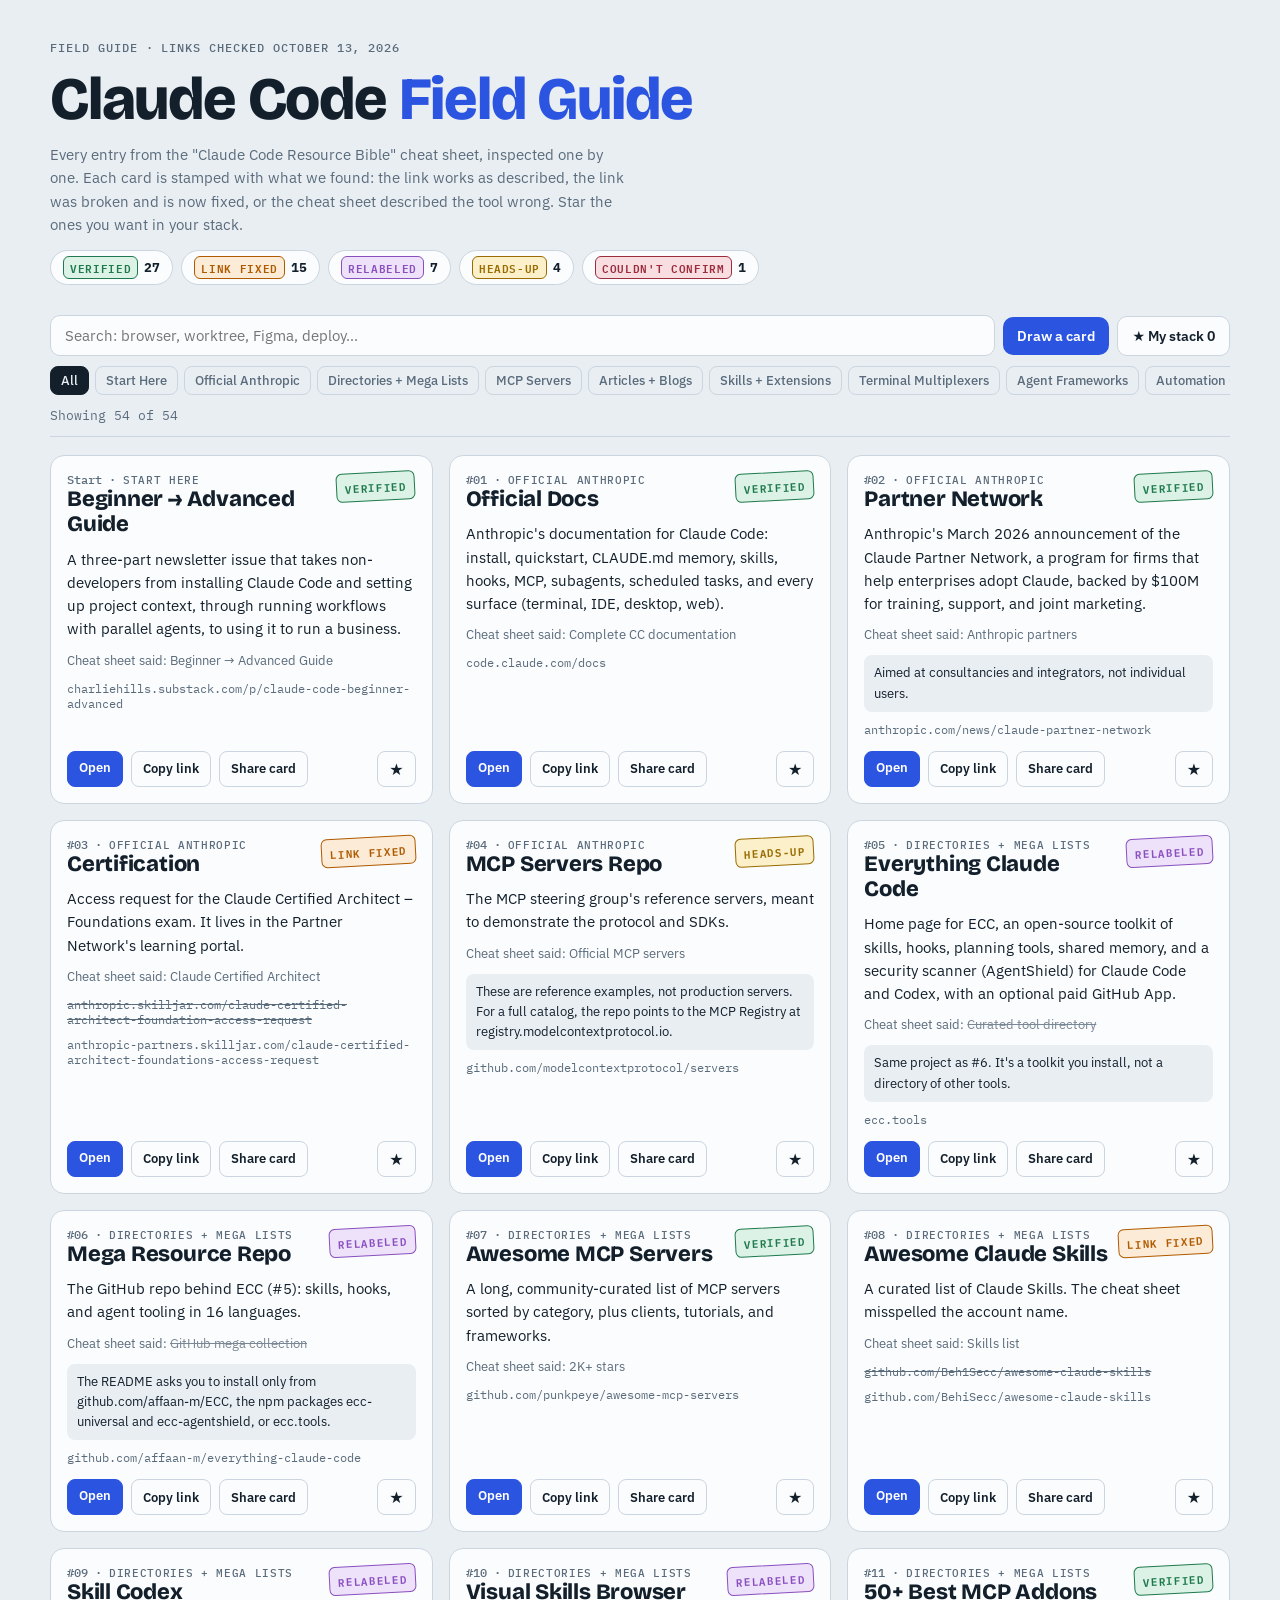
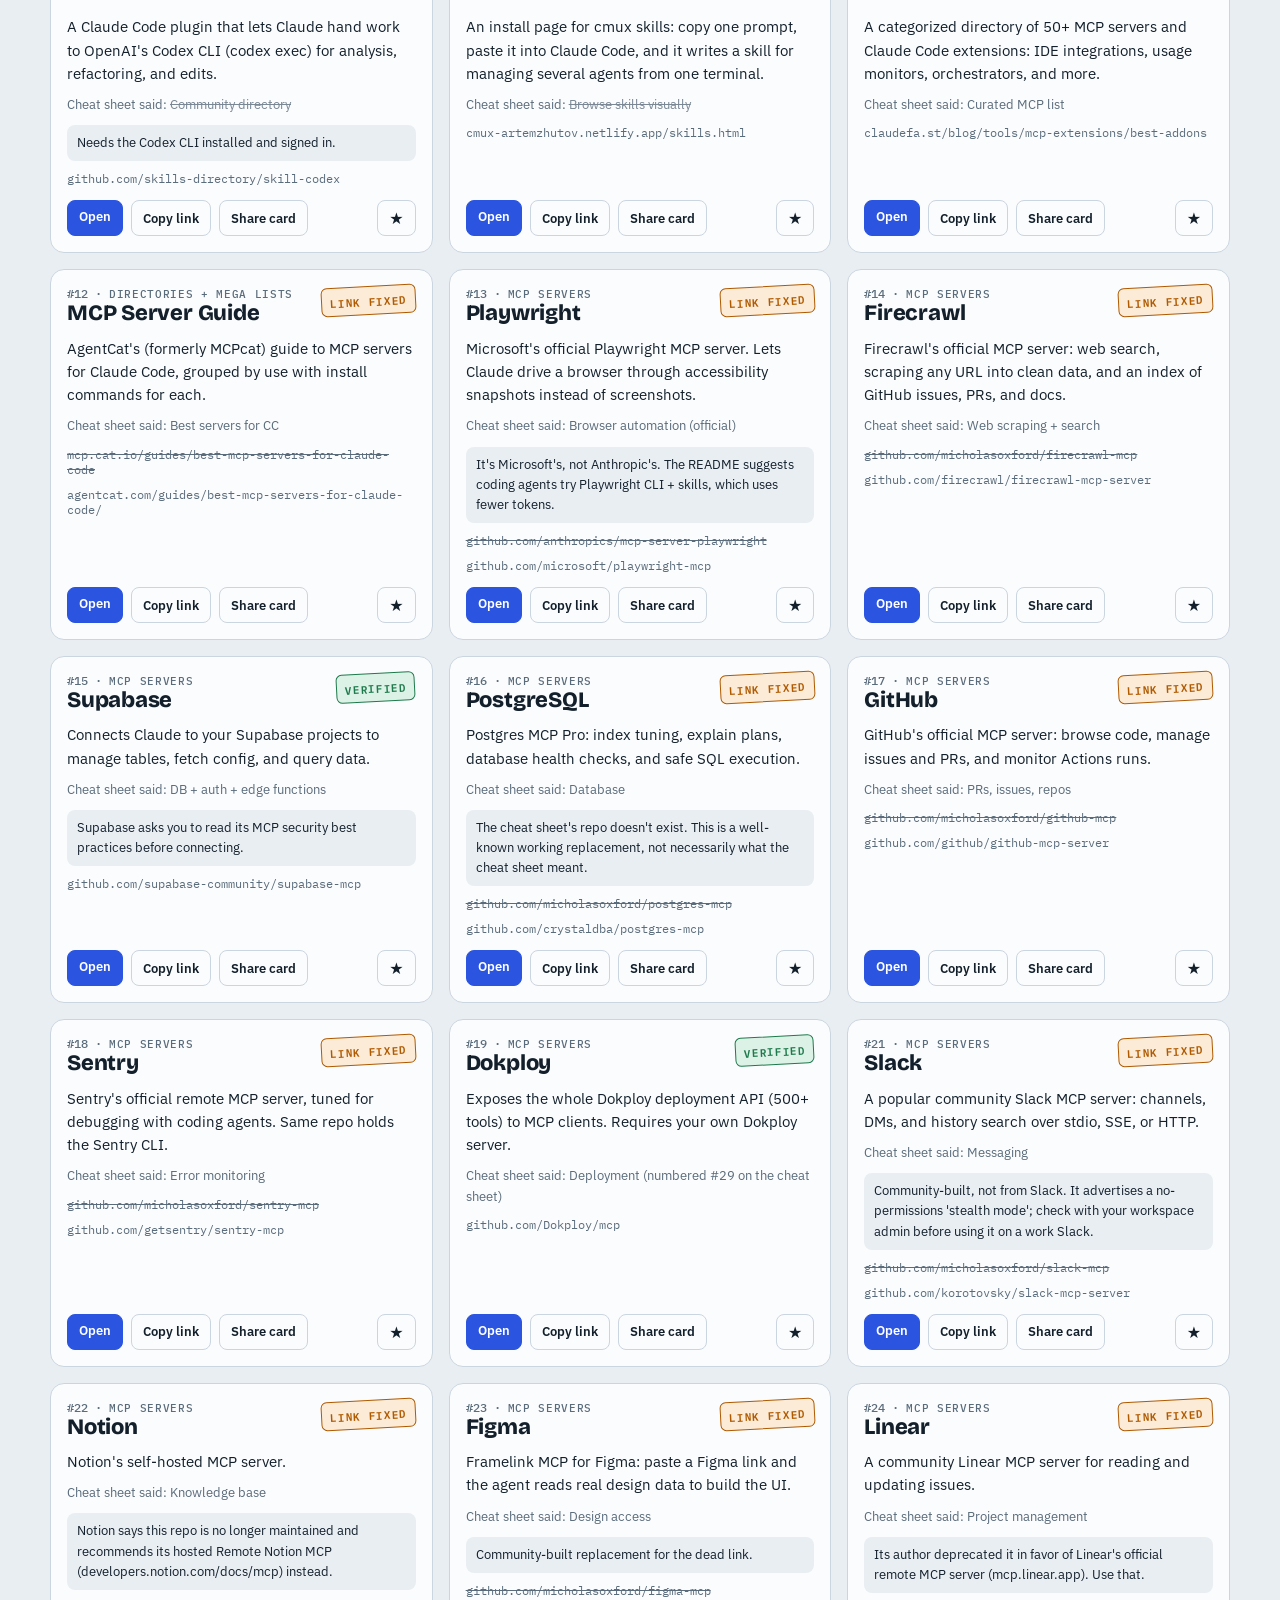
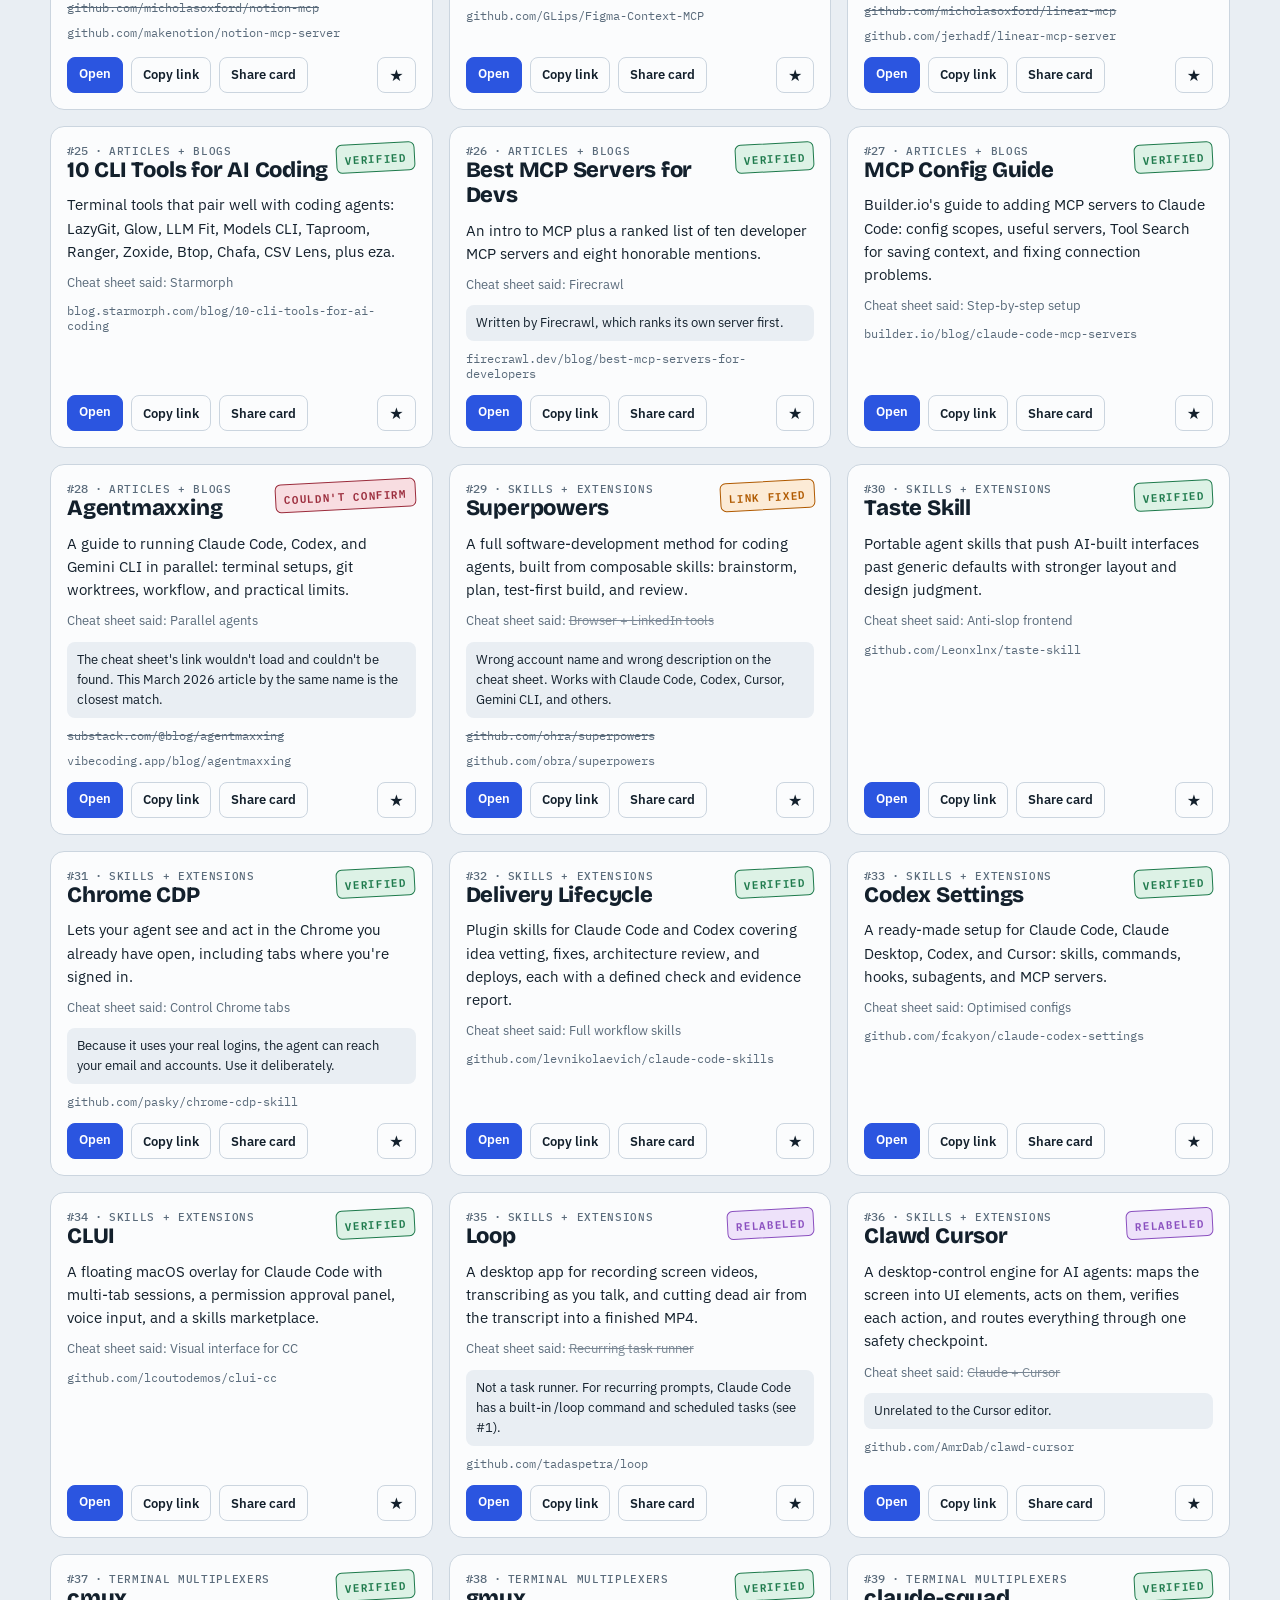
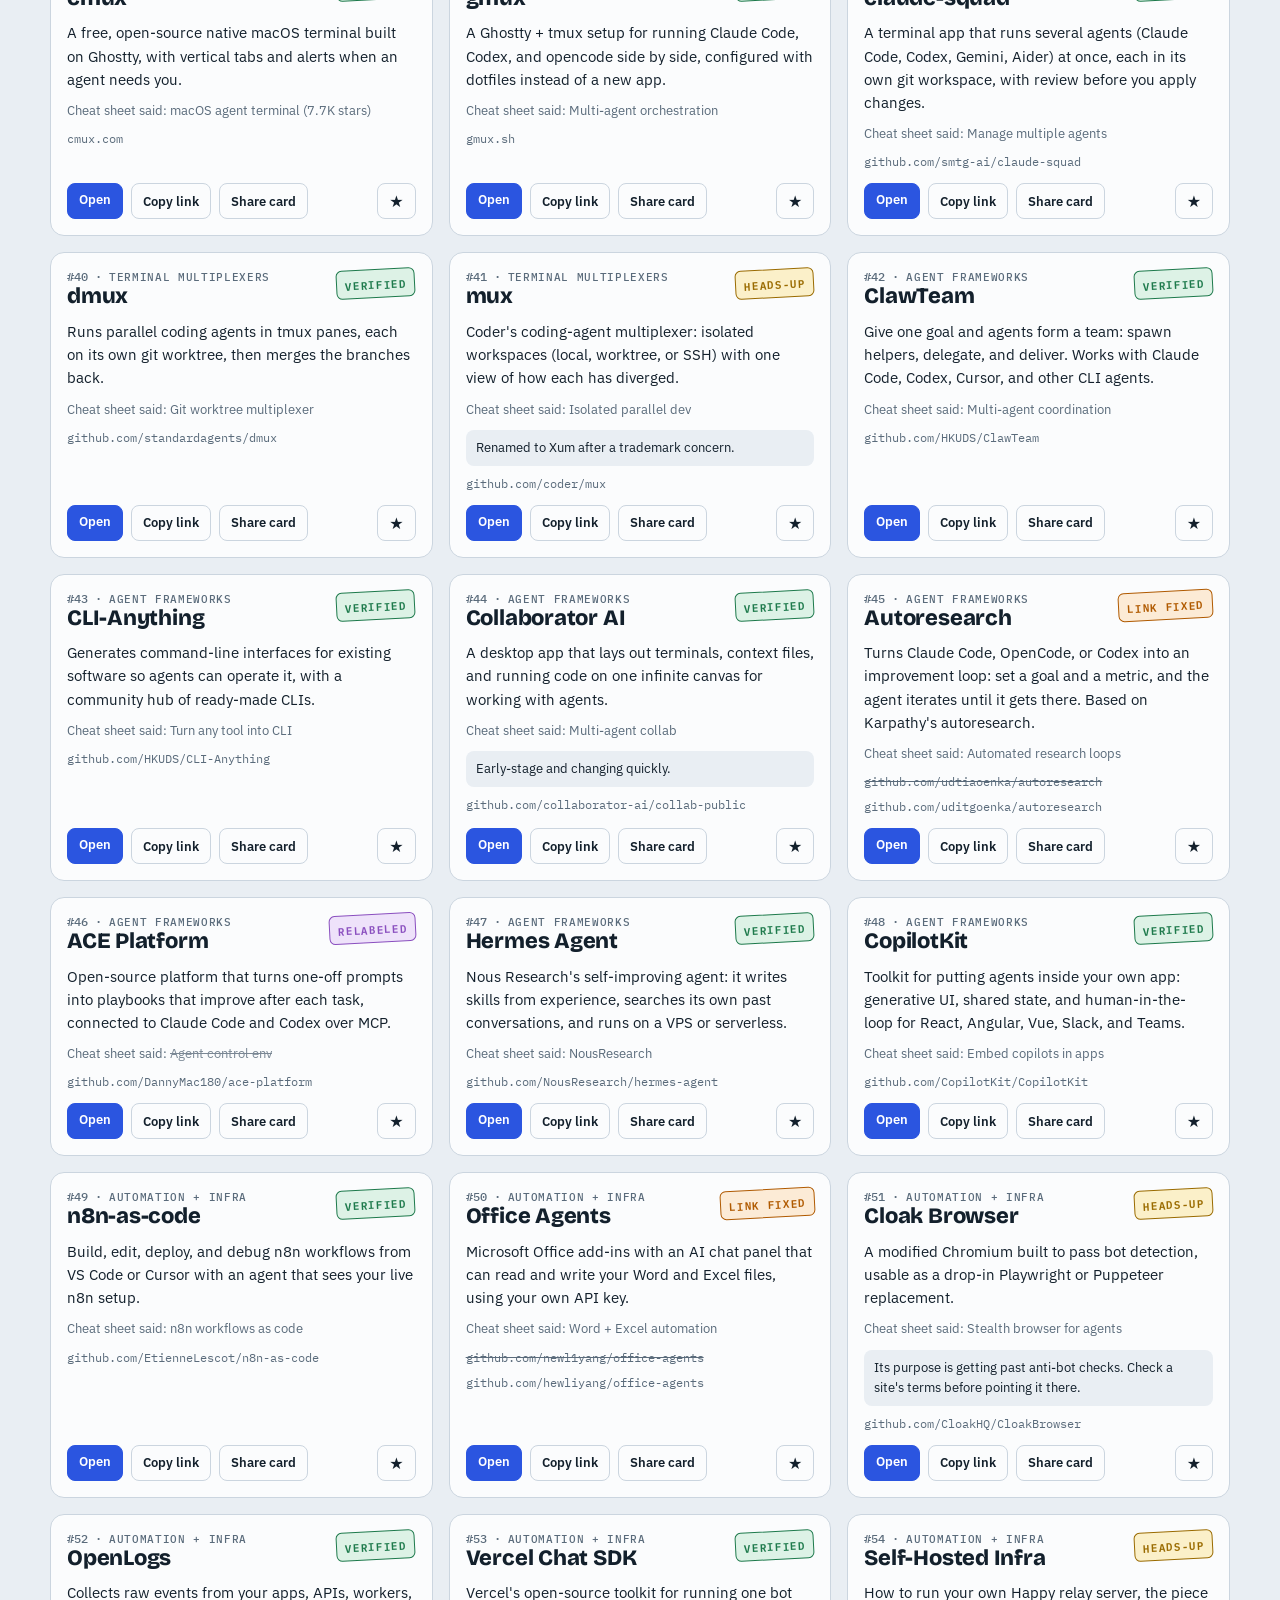
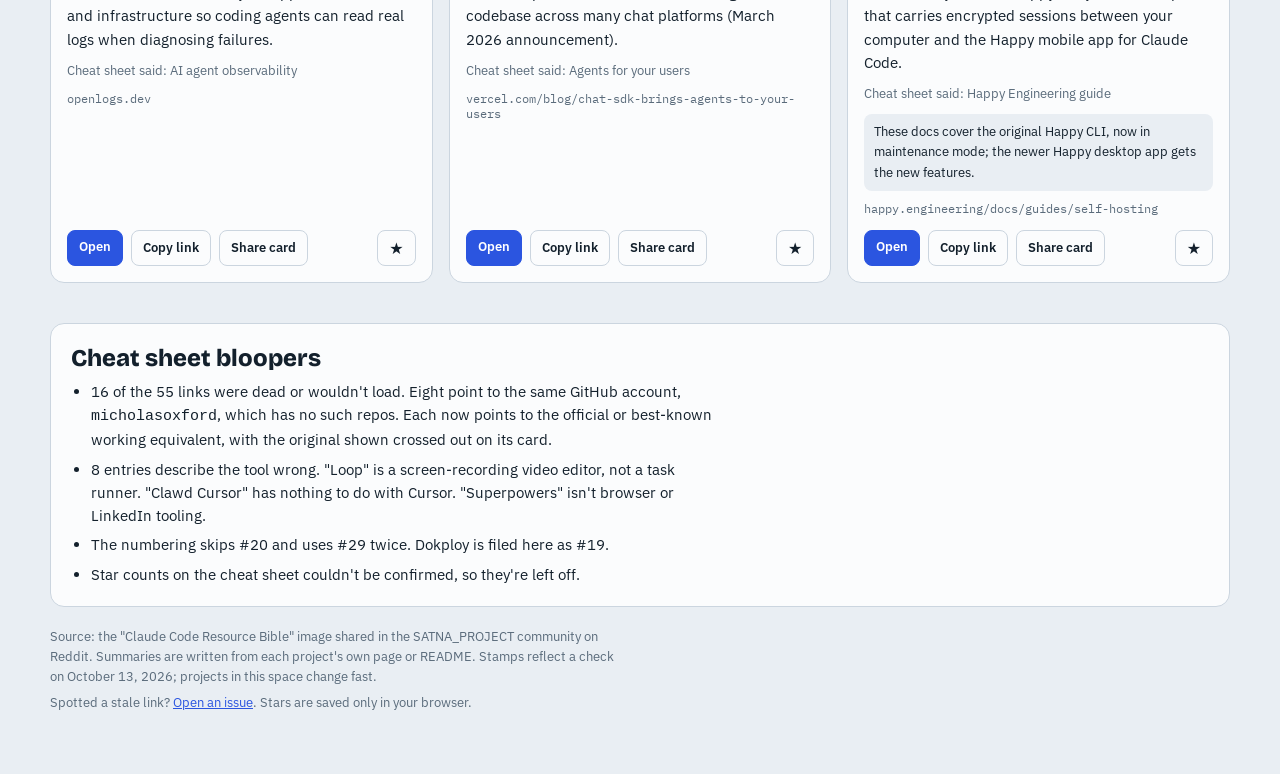
==== index.html @ 1a110581 "Launch Claude Code Field Guide 54 entries from the Claude Code Resource Bible cheat sheet, each link" ====
<!doctype html>
<html lang="en">
<head>
<meta charset="utf-8">
<meta name="viewport" content="width=device-width, initial-scale=1, viewport-fit=cover">
<title>Claude Code Field Guide</title>
<meta name="description" content="54 Claude Code tools, skills, and MCP servers from a popular cheat sheet, each link checked, broken ones fixed, and every entry explained in plain language.">
<meta property="og:title" content="Claude Code Field Guide">
<meta property="og:description" content="Every tool from the viral Claude Code cheat sheet, checked link by link and explained in plain language.">
<meta property="og:type" content="website">
<meta name="color-scheme" content="light dark">
<link rel="icon" href="assets/favicon.svg" type="image/svg+xml">
<link rel="preconnect" href="https://fonts.googleapis.com">
<link rel="preconnect" href="https://fonts.gstatic.com" crossorigin>
<link rel="stylesheet" href="https://fonts.googleapis.com/css2?family=Bricolage+Grotesque:opsz,wght@12..96,500;12..96,800&family=IBM+Plex+Sans:wght@400;500;600&family=IBM+Plex+Mono:wght@400;500&display=swap">
<link rel="stylesheet" href="assets/style.css">
</head>
<body>
<a class="skip" href="#deck">Skip to the tools</a>
<div class="wrap">
<header>
  <div class="eyebrow" id="eyebrow">Field guide · links checked October 13, 2026</div>
  <h1>Claude Code <span>Field Guide</span></h1>
  <p class="lede">Every entry from the "Claude Code Resource Bible" cheat sheet, inspected one by one. Each card is stamped with what we found: the link works as described, the link was broken and is now fixed, or the cheat sheet described the tool wrong. Star the ones you want in your stack.</p>
  <div class="tally" id="tally" role="group" aria-label="Filter by inspection stamp"></div>
</header>

<div class="controls">
  <div class="row">
    <label class="sr" for="q">Search the guide</label>
    <input id="q" type="search" placeholder="Search: browser, worktree, Figma, deploy…" autocomplete="off">
    <button class="btn" id="draw" type="button">Draw a card</button>
    <button class="btn ghost" id="mine" type="button" aria-pressed="false">★ My stack <span id="mineN">0</span></button>
  </div>
  <div class="chips" id="cats" role="group" aria-label="Filter by category"></div>
  <div class="count" id="count" aria-live="polite"></div>
</div>

<main class="deck" id="deck">
  <noscript><p class="empty">This guide needs JavaScript to load the tool list. The raw data is in <a href="data/tools.json">data/tools.json</a>.</p></noscript>
</main>

<section class="bloopers" aria-labelledby="bl">
  <h2 id="bl">Cheat sheet bloopers</h2>
  <ul>
    <li>16 of the 55 links were dead or wouldn't load. Eight point to the same GitHub account, <code>micholasoxford</code>, which has no such repos. Each now points to the official or best-known working equivalent, with the original shown crossed out on its card.</li>
    <li>8 entries describe the tool wrong. "Loop" is a screen-recording video editor, not a task runner. "Clawd Cursor" has nothing to do with Cursor. "Superpowers" isn't browser or LinkedIn tooling.</li>
    <li>The numbering skips #20 and uses #29 twice. Dokploy is filed here as #19.</li>
    <li>Star counts on the cheat sheet couldn't be confirmed, so they're left off.</li>
  </ul>
</section>

<footer>
  <p>Source: the "Claude Code Resource Bible" image shared in the SATNA_PROJECT community on Reddit. Summaries are written from each project's own page or README. Stamps reflect a check on October 13, 2026; projects in this space change fast.</p>
  <p>Spotted a stale link? <a href="https://github.com/inquiredu/claude-code-field-guide/issues">Open an issue</a>. Stars are saved only in your browser.</p>
</footer>
</div>
<script src="assets/app.js"></script>
</body>
</html>
---- assets/style.css ----
/* Layout: a field-guide binder — sticky control strip, then a wrapping deck of specimen cards, each stamped with its inspection result */
:root{
  --bg:#E9EEF3; --paper:#FBFCFD; --ink:#13202C; --muted:#5A6B7B; --line:#CBD5DF;
  --accent:#2B55E0; --accent-ink:#FFFFFF; --accent-soft:#DDE5FB;
  --ok:#1E7A4C; --ok-bg:#DDF2E6; --fix:#B05A00; --fix-bg:#FCEBD6;
  --warn:#8A4FBF; --warn-bg:#EEE2FA; --heads:#9A6B00; --heads-bg:#FBF0C9;
  --unk:#9B2C3C; --unk-bg:#F8DDE1; --star:#E0A100;
  --f-display:"Bricolage Grotesque", "Avenir Next", system-ui, sans-serif;
  --f-body:"IBM Plex Sans", system-ui, -apple-system, sans-serif;
  --f-mono:"IBM Plex Mono", ui-monospace, Menlo, monospace;
}
@media (prefers-color-scheme: dark){:root:not([data-theme="light"]){
  --bg:#0E151C; --paper:#16202A; --ink:#E4EBF2; --muted:#93A3B3; --line:#2A3948;
  --accent:#7D9BFF; --accent-ink:#0E151C; --accent-soft:#1E2B4D;
  --ok:#6FD39C; --ok-bg:#16352A; --fix:#F5A957; --fix-bg:#3A2913;
  --warn:#C9A2F0; --warn-bg:#2E2140; --heads:#E9C75A; --heads-bg:#332B12;
  --unk:#F28B9B; --unk-bg:#3D1C23; --star:#F2C14E; color-scheme:dark}}
:root[data-theme="dark"]{
  --bg:#0E151C; --paper:#16202A; --ink:#E4EBF2; --muted:#93A3B3; --line:#2A3948;
  --accent:#7D9BFF; --accent-ink:#0E151C; --accent-soft:#1E2B4D;
  --ok:#6FD39C; --ok-bg:#16352A; --fix:#F5A957; --fix-bg:#3A2913;
  --warn:#C9A2F0; --warn-bg:#2E2140; --heads:#E9C75A; --heads-bg:#332B12;
  --unk:#F28B9B; --unk-bg:#3D1C23; --star:#F2C14E; color-scheme:dark}
*{box-sizing:border-box}
body{background:var(--bg);color:var(--ink);font:15px/1.55 var(--f-body);padding-inline:16px;padding-block:0 48px}
.wrap{max-width:1180px;margin:0 auto}
a{color:var(--accent)}
:focus-visible{outline:2px solid var(--accent);outline-offset:2px}
header{padding-block:32px 18px;display:grid;gap:14px}
.eyebrow{font:500 12px var(--f-mono);letter-spacing:.08em;text-transform:uppercase;color:var(--muted)}
h1{font:800 clamp(34px,6vw,60px)/1 var(--f-display);margin:0;letter-spacing:-.02em;text-wrap:balance}
h1 span{color:var(--accent)}
.lede{max-width:64ch;margin:0;color:var(--muted)}
.tally{display:flex;flex-wrap:wrap;gap:8px}
.tally button{font:500 13px var(--f-body);border:1px solid var(--line);background:var(--paper);color:var(--ink);border-radius:999px;padding:5px 12px;cursor:pointer;display:flex;gap:6px;align-items:center}
.tally button b{font-variant-numeric:tabular-nums}
.tally button[aria-pressed="true"]{border-color:var(--ink);box-shadow:inset 0 0 0 1px var(--ink)}
.controls{position:sticky;top:env(safe-area-inset-top,0px);z-index:5;background:var(--bg);padding-block:12px;border-bottom:1px solid var(--line);display:grid;gap:10px}
.row{display:flex;flex-wrap:wrap;gap:8px;align-items:center}
#q{flex:1 1 260px;min-width:0;font:15px var(--f-body);padding:10px 14px;border:1px solid var(--line);border-radius:10px;background:var(--paper);color:var(--ink)}
.btn{font:600 14px var(--f-body);border:0;border-radius:10px;padding:10px 14px;cursor:pointer;background:var(--accent);color:var(--accent-ink)}
.btn.ghost{background:var(--paper);color:var(--ink);border:1px solid var(--line)}
.btn[aria-pressed="true"]{background:var(--star);color:#1a1300}
.chips{display:flex;gap:6px;overflow-x:auto;padding-bottom:2px;scrollbar-width:thin}
.chip{flex:none;font:500 13px var(--f-body);border:1px solid var(--line);background:transparent;color:var(--muted);border-radius:8px;padding:5px 10px;cursor:pointer;white-space:nowrap}
.chip[aria-pressed="true"]{background:var(--ink);color:var(--bg);border-color:var(--ink)}
.count{font:13px var(--f-mono);color:var(--muted)}
.deck{display:grid;grid-template-columns:repeat(auto-fill,minmax(300px,1fr));gap:16px;padding-top:18px}
.card{background:var(--paper);border:1px solid var(--line);border-radius:14px;padding:16px;display:flex;flex-direction:column;gap:10px;min-width:0;position:relative;transition:transform .2s ease, box-shadow .2s ease}
.card.flash{animation:flash 1.4s ease}
@keyframes flash{0%{box-shadow:0 0 0 0 var(--accent)}30%{box-shadow:0 0 0 6px var(--accent-soft);transform:translateY(-3px)}100%{box-shadow:0 0 0 0 transparent}}
.top{display:flex;justify-content:space-between;gap:8px;align-items:flex-start}
.no{font:500 12px var(--f-mono);color:var(--muted)}
.cat{font:500 11px var(--f-mono);letter-spacing:.06em;text-transform:uppercase;color:var(--muted)}
.card h2{font:800 22px/1.15 var(--f-display);margin:0;letter-spacing:-.01em;overflow-wrap:anywhere}
.stamp{flex:none;font:600 11px var(--f-mono);letter-spacing:.06em;text-transform:uppercase;padding:4px 8px;border-radius:6px;border:1.5px solid currentColor;transform:rotate(-3deg)}
.s-ok{color:var(--ok);background:var(--ok-bg)} .s-fixed{color:var(--fix);background:var(--fix-bg)}
.s-relabel{color:var(--warn);background:var(--warn-bg)} .s-heads{color:var(--heads);background:var(--heads-bg)}
.s-unk{color:var(--unk);background:var(--unk-bg)}
.what{margin:0}
.poster{margin:0;font-size:13px;color:var(--muted)}
.poster s{opacity:.8}
.note{margin:0;font-size:13px;padding:8px 10px;border-radius:8px;background:var(--bg)}
.url{font:12px var(--f-mono);color:var(--muted);overflow-wrap:anywhere;margin:0}
.url.old{text-decoration:line-through}
.actions{display:flex;gap:8px;margin-top:auto;padding-top:4px;flex-wrap:wrap}
.actions a,.actions button{font:600 13px var(--f-body);border-radius:8px;padding:7px 11px;cursor:pointer;text-decoration:none;border:1px solid var(--line);background:transparent;color:var(--ink)}
.actions a.go{background:var(--accent);color:var(--accent-ink);border-color:var(--accent)}
.star{margin-left:auto;font-size:16px!important;line-height:1}
.star[aria-pressed="true"]{color:var(--star);border-color:var(--star)!important}
.empty{grid-column:1/-1;text-align:center;padding:48px 16px;color:var(--muted)}
.bloopers{margin-top:40px;background:var(--paper);border:1px solid var(--line);border-radius:14px;padding:20px}
.bloopers h2{font:800 24px var(--f-display);margin:0 0 8px}
.bloopers ul{margin:0;padding-left:20px;display:grid;gap:6px;max-width:72ch}
footer{margin-top:20px;font-size:13px;color:var(--muted);max-width:72ch}
@media (prefers-reduced-motion:reduce){.card,.card.flash{animation:none;transition:none}}
.skip{position:absolute;left:-999px;top:8px;background:var(--accent);color:var(--accent-ink);padding:8px 12px;border-radius:8px;z-index:10}
.skip:focus{left:16px}
.sr{position:absolute;width:1px;height:1px;overflow:hidden;clip:rect(0 0 0 0);white-space:nowrap}
.card:target{border-color:var(--accent);box-shadow:0 0 0 3px var(--accent-soft)}
.card{scroll-margin-top:170px}
footer p{margin:0 0 6px}
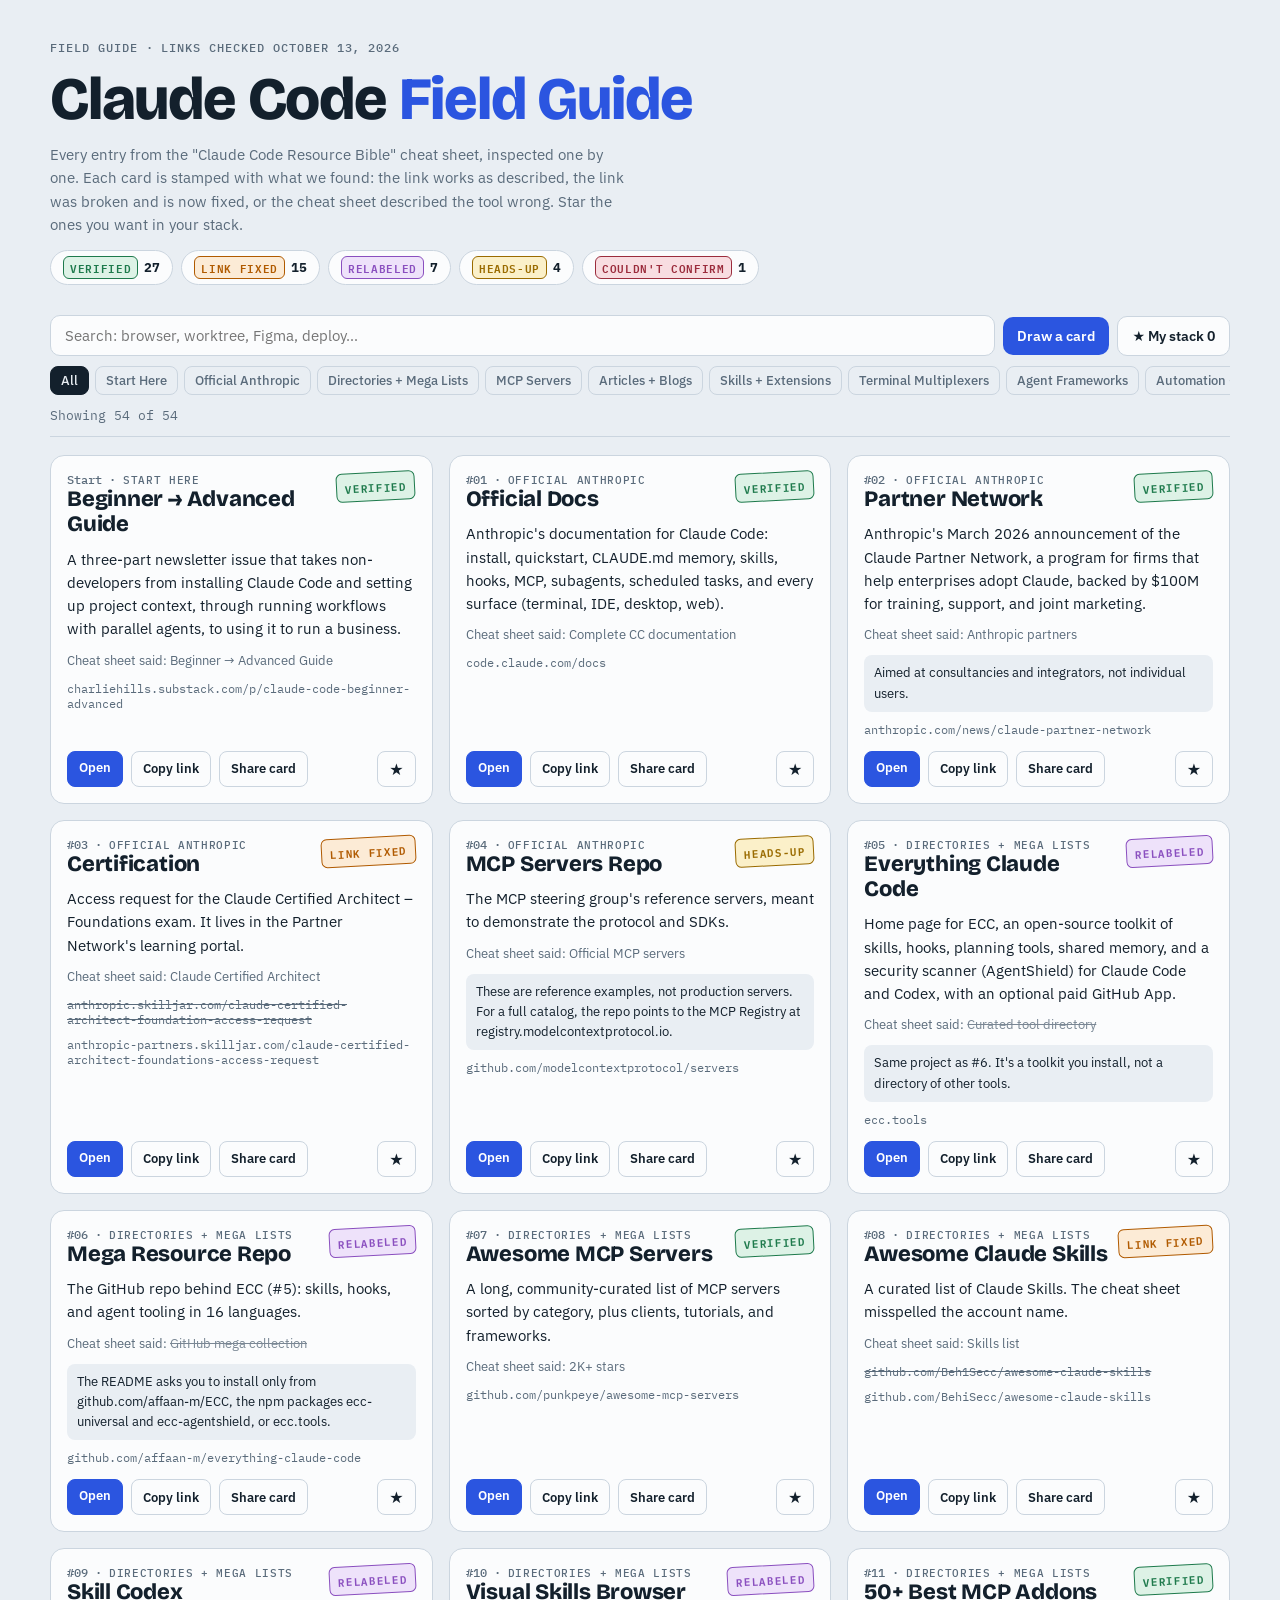
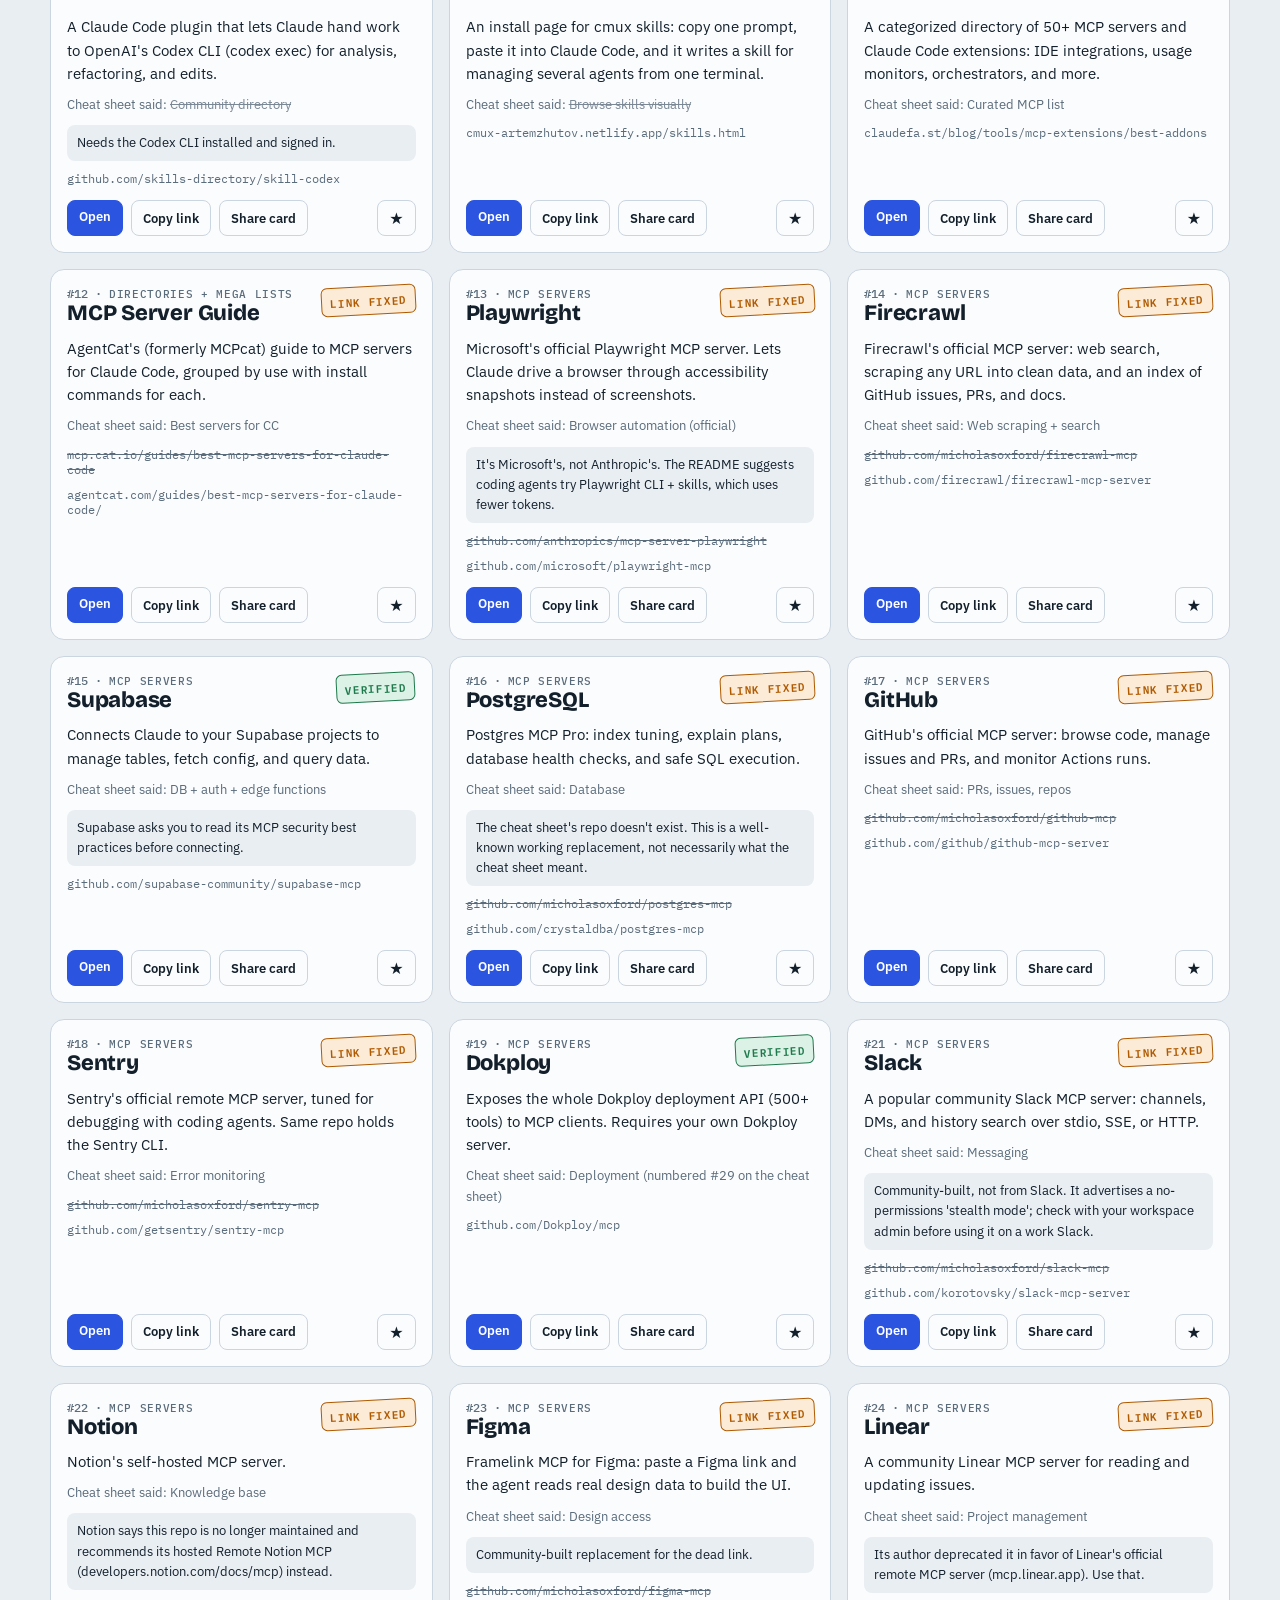
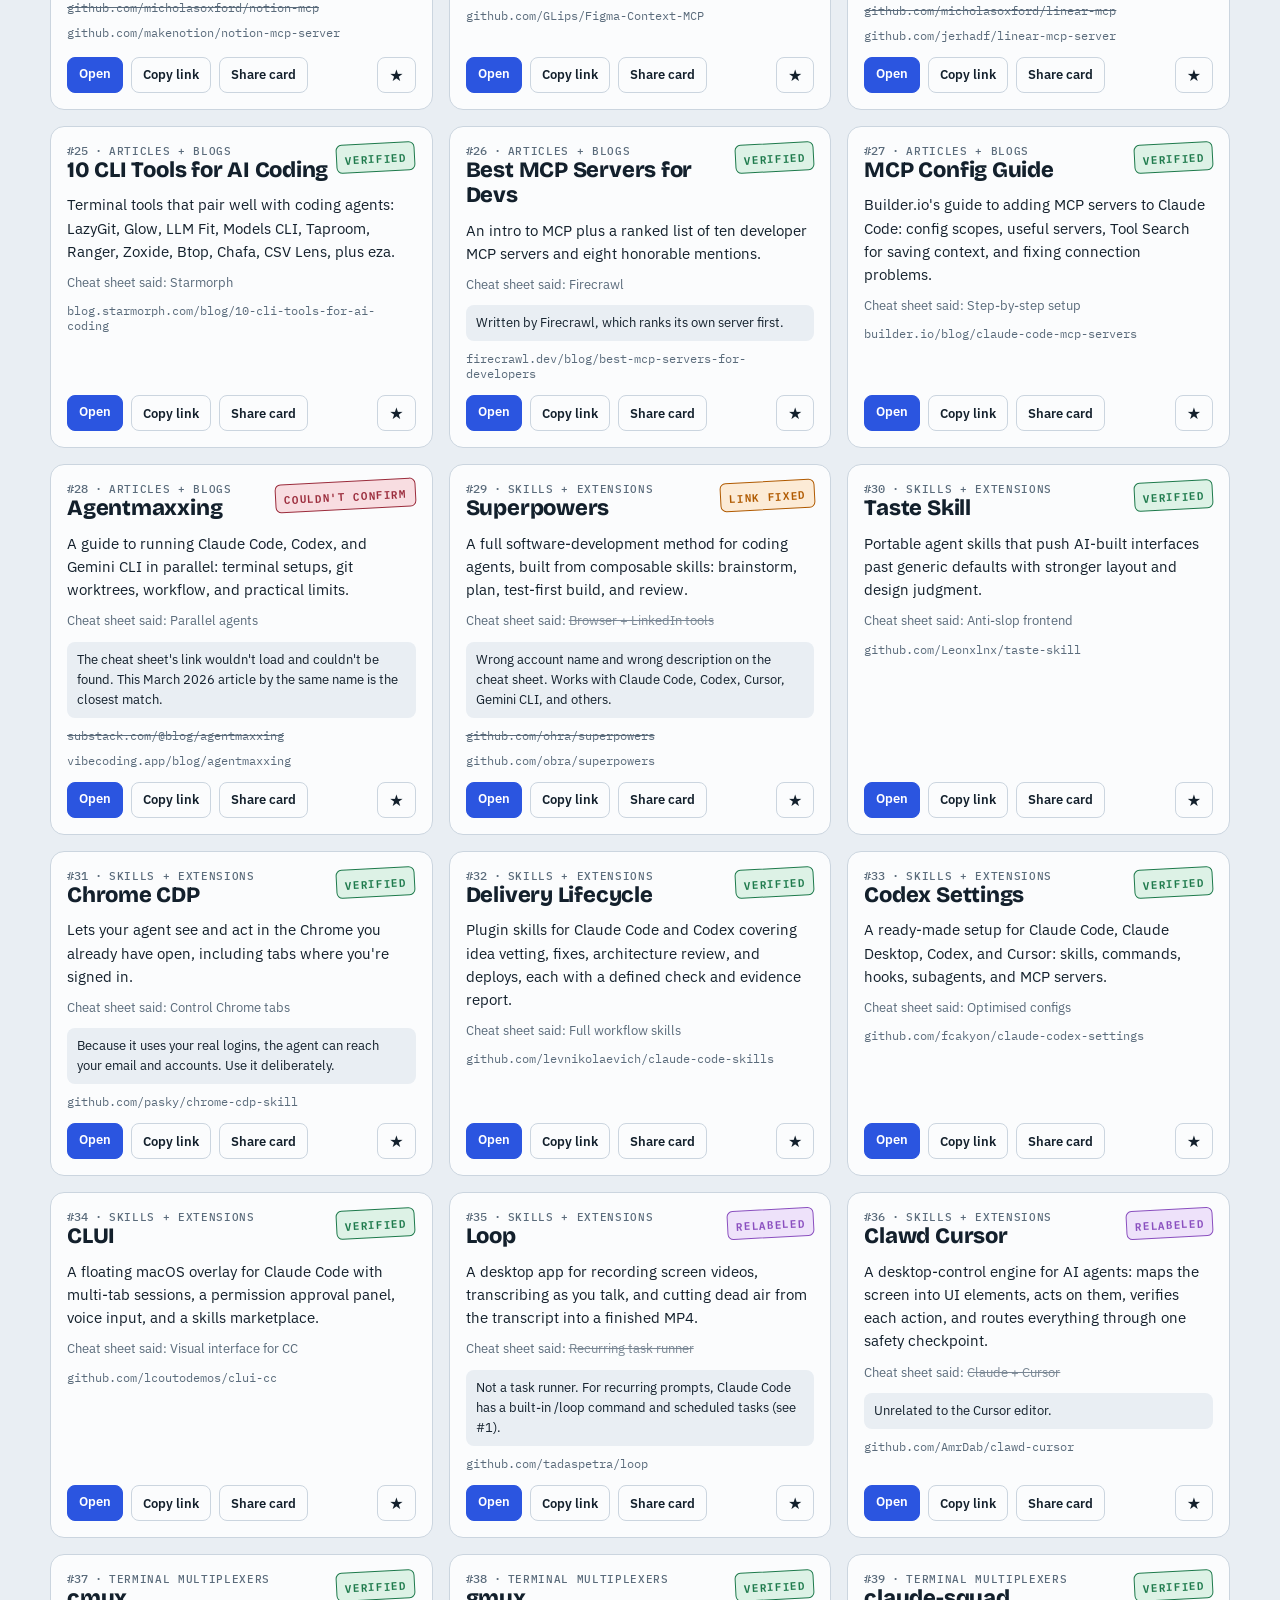
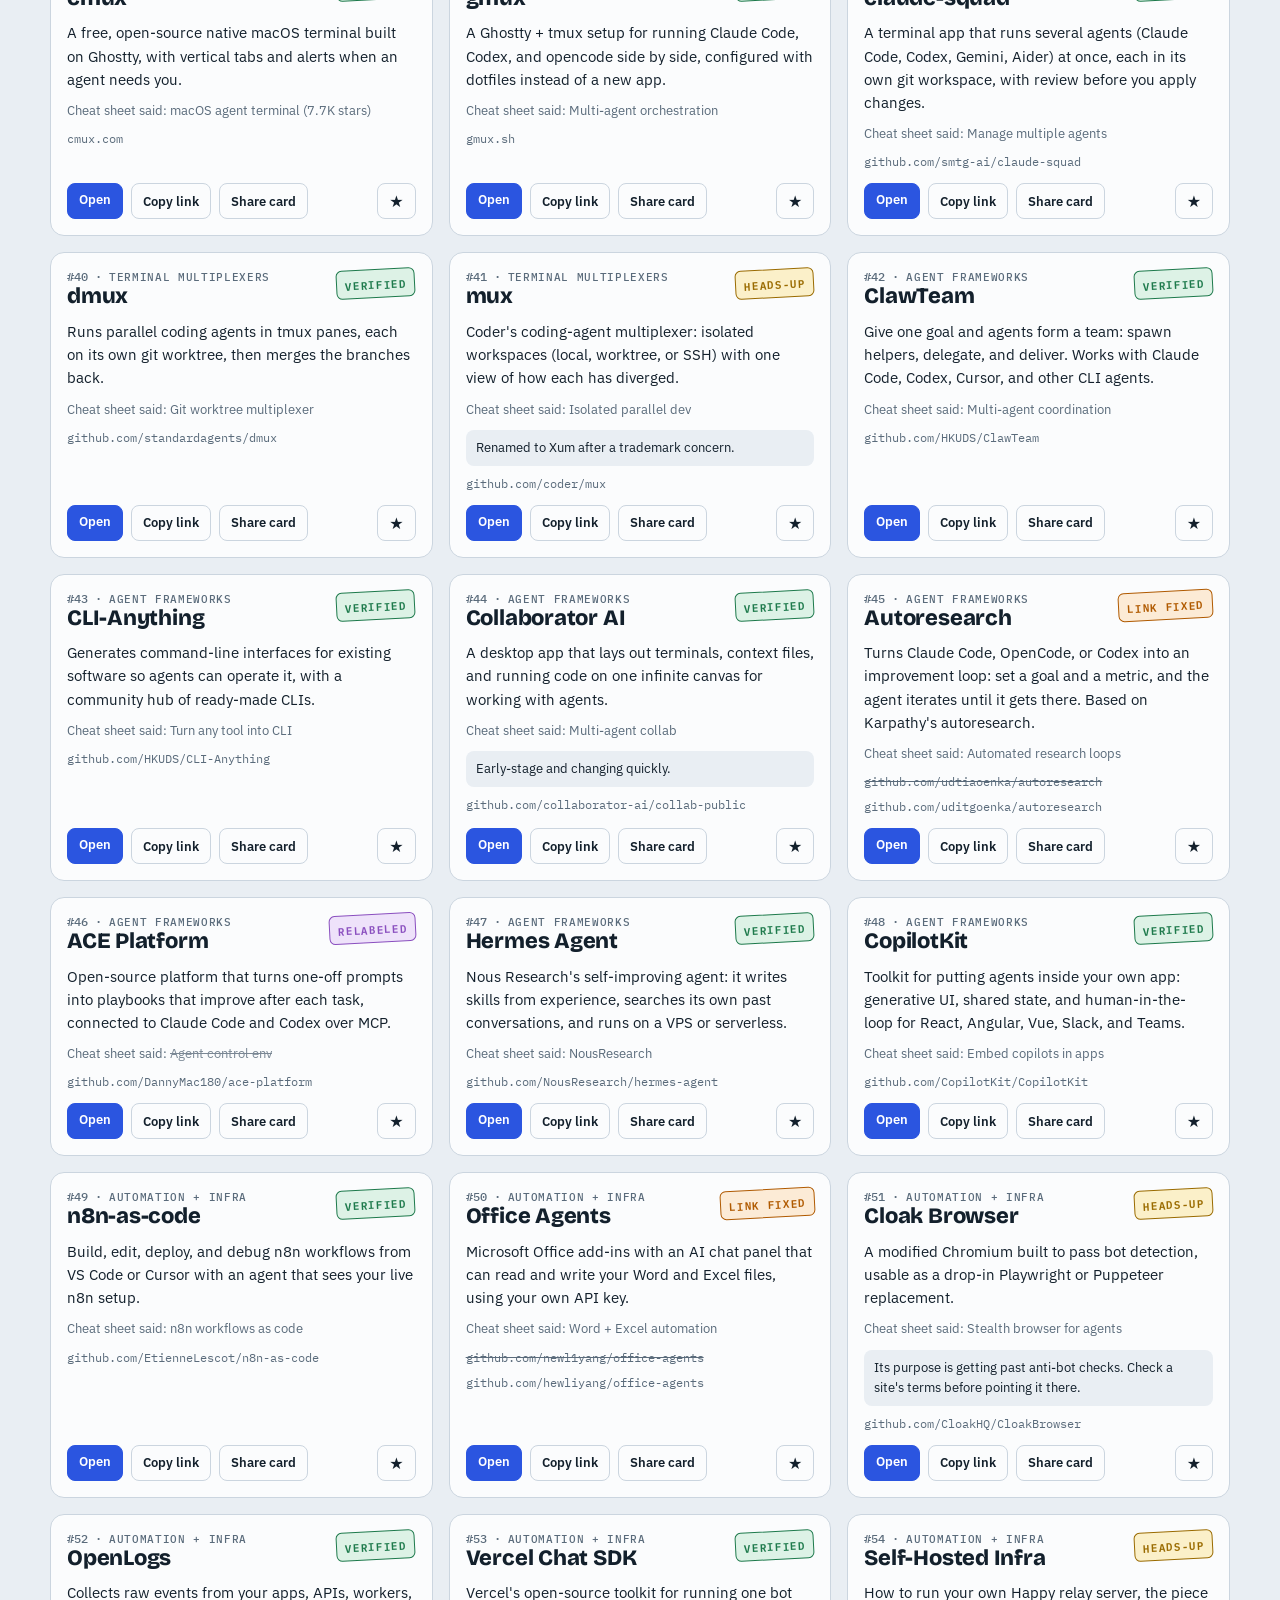
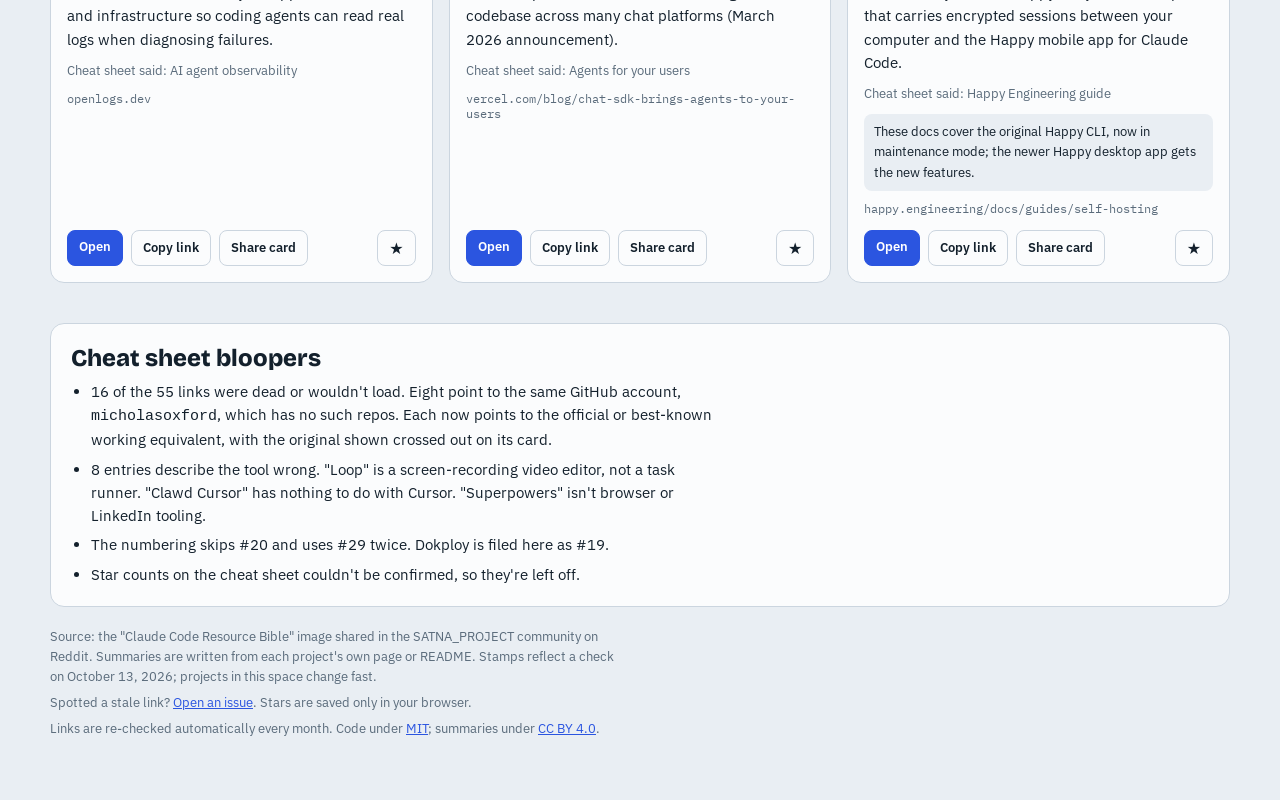
==== commit e7706059: "Add licenses and monthly link check - MIT for code, CC BY 4.0 for the written summaries - Scheduled " ====
--- a/index.html
+++ b/index.html
@@ -53,6 +53,7 @@
 <footer>
   <p>Source: the "Claude Code Resource Bible" image shared in the SATNA_PROJECT community on Reddit. Summaries are written from each project's own page or README. Stamps reflect a check on October 13, 2026; projects in this space change fast.</p>
   <p>Spotted a stale link? <a href="https://github.com/inquiredu/claude-code-field-guide/issues">Open an issue</a>. Stars are saved only in your browser.</p>
+  <p>Links are re-checked automatically every month. Code under <a href="https://github.com/inquiredu/claude-code-field-guide/blob/main/LICENSE">MIT</a>; summaries under <a href="https://creativecommons.org/licenses/by/4.0/">CC BY 4.0</a>.</p>
 </footer>
 </div>
 <script src="assets/app.js"></script>
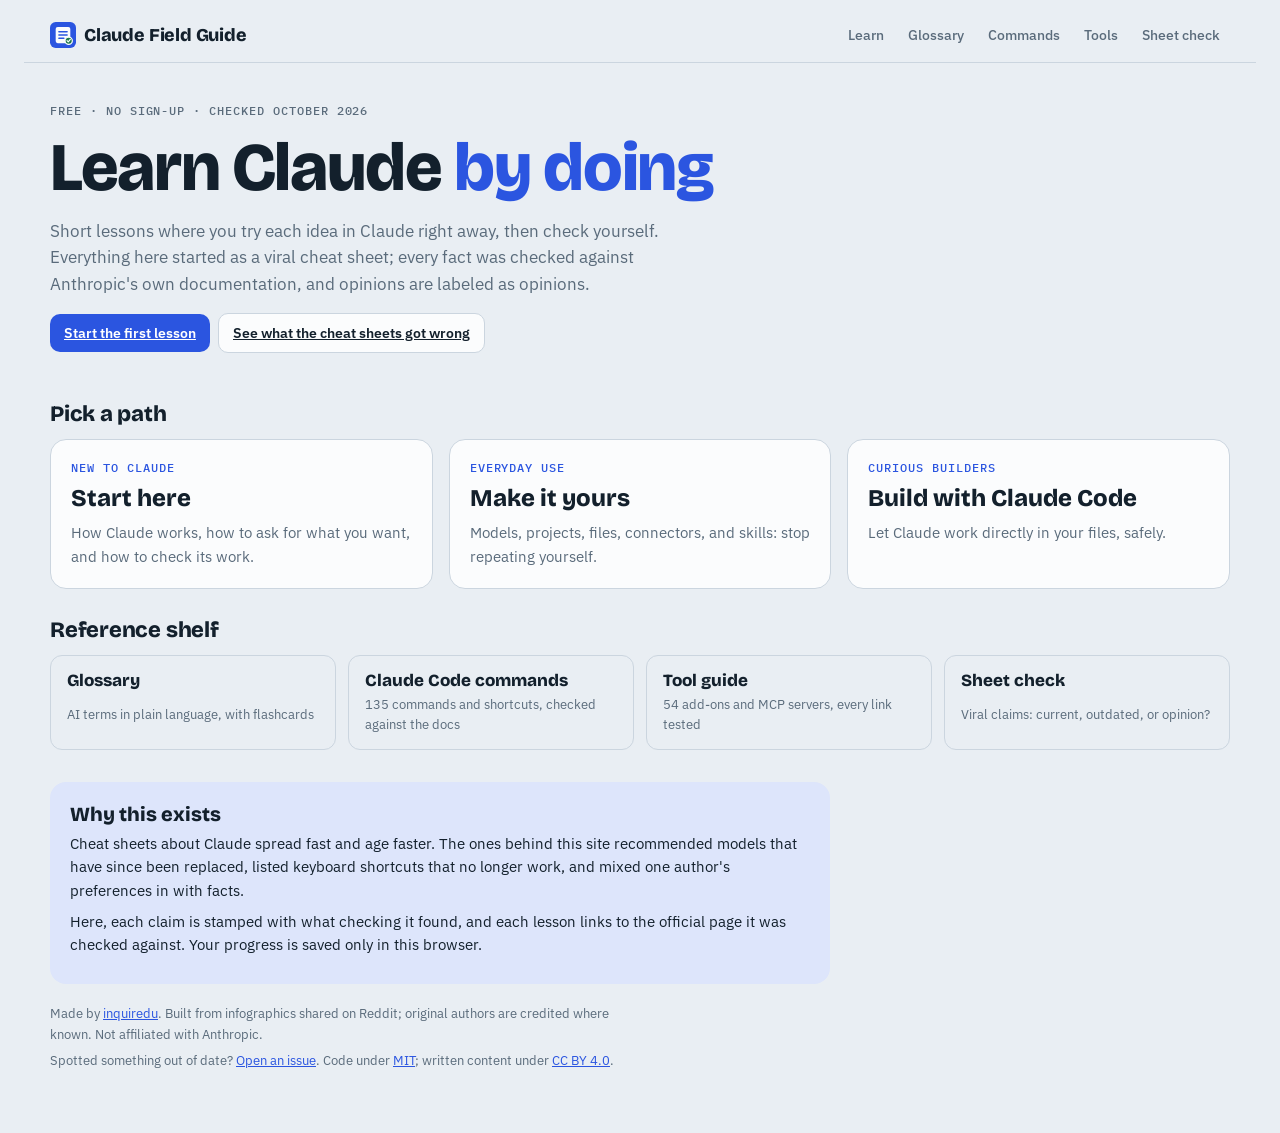
==== commit 694d1ce5: "WIP: learning platform structure Hub, learn, glossary, commands, and sheet-check pages; glossary and" ====
--- a/index.html
+++ b/index.html
@@ -3,59 +3,77 @@
 <head>
 <meta charset="utf-8">
 <meta name="viewport" content="width=device-width, initial-scale=1, viewport-fit=cover">
-<title>Claude Code Field Guide</title>
-<meta name="description" content="54 Claude Code tools, skills, and MCP servers from a popular cheat sheet, each link checked, broken ones fixed, and every entry explained in plain language.">
-<meta property="og:title" content="Claude Code Field Guide">
-<meta property="og:description" content="Every tool from the viral Claude Code cheat sheet, checked link by link and explained in plain language.">
+<title>Claude Field Guide</title>
+<meta name="description" content="Learn to use Claude by doing: short hands-on lessons, a plain-language glossary, and cheat-sheet claims checked against Anthropic's docs.">
+<meta property="og:title" content="Claude Field Guide">
+<meta property="og:description" content="Learn Claude by doing. Every viral cheat-sheet claim checked against Anthropic's own docs.">
 <meta property="og:type" content="website">
 <meta name="color-scheme" content="light dark">
 <link rel="icon" href="assets/favicon.svg" type="image/svg+xml">
+<script>
+  // Old share links pointed at the tool deck on this page; send them to its new home.
+  if (/^#tool-\d+$/.test(location.hash)) location.replace("tools.html" + location.hash);
+</script>
 <link rel="preconnect" href="https://fonts.googleapis.com">
 <link rel="preconnect" href="https://fonts.gstatic.com" crossorigin>
 <link rel="stylesheet" href="https://fonts.googleapis.com/css2?family=Bricolage+Grotesque:opsz,wght@12..96,500;12..96,800&family=IBM+Plex+Sans:wght@400;500;600&family=IBM+Plex+Mono:wght@400;500&display=swap">
 <link rel="stylesheet" href="assets/style.css">
 </head>
 <body>
-<a class="skip" href="#deck">Skip to the tools</a>
+<a class="skip" href="#paths">Skip to the learning paths</a>
+<nav class="topnav" aria-label="Site"><div class="in">
+  <a class="brand" href="./"><img src="assets/favicon.svg" alt="">Claude Field Guide</a>
+  <div class="links"><a href="learn.html">Learn</a><a href="glossary.html">Glossary</a><a href="commands.html">Commands</a><a href="tools.html">Tools</a><a href="check.html">Sheet check</a></div>
+</div></nav>
 <div class="wrap">
-<header>
-  <div class="eyebrow" id="eyebrow">Field guide · links checked October 13, 2026</div>
-  <h1>Claude Code <span>Field Guide</span></h1>
-  <p class="lede">Every entry from the "Claude Code Resource Bible" cheat sheet, inspected one by one. Each card is stamped with what we found: the link works as described, the link was broken and is now fixed, or the cheat sheet described the tool wrong. Star the ones you want in your stack.</p>
-  <div class="tally" id="tally" role="group" aria-label="Filter by inspection stamp"></div>
-</header>
+  <header class="hero">
+    <div class="eyebrow">Free · no sign-up · checked October 2026</div>
+    <h1>Learn Claude <span style="color:var(--accent)">by doing</span></h1>
+    <p class="lede">Short lessons where you try each idea in Claude right away, then check yourself. Everything here started as a viral cheat sheet; every fact was checked against Anthropic's own documentation, and opinions are labeled as opinions.</p>
+    <div class="row"><a class="btn" id="cta" href="learn.html">Start the first lesson</a><a class="btn ghost" href="check.html">See what the cheat sheets got wrong</a></div>
+  </header>
 
-<div class="controls">
-  <div class="row">
-    <label class="sr" for="q">Search the guide</label>
-    <input id="q" type="search" placeholder="Search: browser, worktree, Figma, deploy…" autocomplete="off">
-    <button class="btn" id="draw" type="button">Draw a card</button>
-    <button class="btn ghost" id="mine" type="button" aria-pressed="false">★ My stack <span id="mineN">0</span></button>
+  <h2 class="section-title" id="paths">Pick a path</h2>
+  <div class="paths" id="path-cards">
+    <a class="path" href="learn.html#what-claude-is"><span class="lvl">New to Claude</span><h3>Start here</h3><p>How Claude works, how to ask for what you want, and how to check its work.</p></a>
+    <a class="path" href="learn.html#choose-a-model"><span class="lvl">Everyday use</span><h3>Make it yours</h3><p>Models, projects, files, connectors, and skills: stop repeating yourself.</p></a>
+    <a class="path" href="learn.html#meet-claude-code"><span class="lvl">Curious builders</span><h3>Build with Claude Code</h3><p>Let Claude work directly in your files, safely.</p></a>
   </div>
-  <div class="chips" id="cats" role="group" aria-label="Filter by category"></div>
-  <div class="count" id="count" aria-live="polite"></div>
+
+  <h2 class="section-title">Reference shelf</h2>
+  <div class="shelf">
+    <a href="glossary.html"><b>Glossary</b><span>AI terms in plain language, with flashcards</span></a>
+    <a href="commands.html"><b>Claude Code commands</b><span>135 commands and shortcuts, checked against the docs</span></a>
+    <a href="tools.html"><b>Tool guide</b><span>54 add-ons and MCP servers, every link tested</span></a>
+    <a href="check.html"><b>Sheet check</b><span>Viral claims: current, outdated, or opinion?</span></a>
+  </div>
+
+  <section class="why-box">
+    <h2>Why this exists</h2>
+    <p>Cheat sheets about Claude spread fast and age faster. The ones behind this site recommended models that have since been replaced, listed keyboard shortcuts that no longer work, and mixed one author's preferences in with facts.</p>
+    <p>Here, each claim is stamped with what checking it found, and each lesson links to the official page it was checked against. Your progress is saved only in this browser.</p>
+  </section>
+
+  <footer>
+    <p>Made by <a href="https://inquiredu.org">inquiredu</a>. Built from infographics shared on Reddit; original authors are credited where known. Not affiliated with Anthropic.</p>
+    <p>Spotted something out of date? <a href="https://github.com/inquiredu/claude-code-field-guide/issues">Open an issue</a>. Code under <a href="https://github.com/inquiredu/claude-code-field-guide/blob/main/LICENSE">MIT</a>; written content under <a href="https://creativecommons.org/licenses/by/4.0/">CC BY 4.0</a>.</p>
+  </footer>
 </div>
-
-<main class="deck" id="deck">
-  <noscript><p class="empty">This guide needs JavaScript to load the tool list. The raw data is in <a href="data/tools.json">data/tools.json</a>.</p></noscript>
-</main>
-
-<section class="bloopers" aria-labelledby="bl">
-  <h2 id="bl">Cheat sheet bloopers</h2>
-  <ul>
-    <li>16 of the 55 links were dead or wouldn't load. Eight point to the same GitHub account, <code>micholasoxford</code>, which has no such repos. Each now points to the official or best-known working equivalent, with the original shown crossed out on its card.</li>
-    <li>8 entries describe the tool wrong. "Loop" is a screen-recording video editor, not a task runner. "Clawd Cursor" has nothing to do with Cursor. "Superpowers" isn't browser or LinkedIn tooling.</li>
-    <li>The numbering skips #20 and uses #29 twice. Dokploy is filed here as #19.</li>
-    <li>Star counts on the cheat sheet couldn't be confirmed, so they're left off.</li>
-  </ul>
-</section>
-
-<footer>
-  <p>Source: the "Claude Code Resource Bible" image shared in the SATNA_PROJECT community on Reddit. Summaries are written from each project's own page or README. Stamps reflect a check on October 13, 2026; projects in this space change fast.</p>
-  <p>Spotted a stale link? <a href="https://github.com/inquiredu/claude-code-field-guide/issues">Open an issue</a>. Stars are saved only in your browser.</p>
-  <p>Links are re-checked automatically every month. Code under <a href="https://github.com/inquiredu/claude-code-field-guide/blob/main/LICENSE">MIT</a>; summaries under <a href="https://creativecommons.org/licenses/by/4.0/">CC BY 4.0</a>.</p>
-</footer>
-</div>
-<script src="assets/app.js"></script>
+<script src="assets/core.js"></script>
+<script>
+  CFG.json("data/lessons.json").then(d => {
+    const cards = document.querySelectorAll("#path-cards .path");
+    let anyDone = false;
+    d.paths.forEach((p, i) => {
+      const ls = d.lessons.filter(l => l.path === p.id);
+      const done = ls.filter(l => CFG.lesson(l.id).done).length;
+      if (done) anyDone = true;
+      const el = cards[i]; if (!el) return;
+      el.href = "learn.html#" + (ls.find(l => !CFG.lesson(l.id).done) || ls[0]).id;
+      el.insertAdjacentHTML("beforeend", `<div class="meter-label">${done} of ${ls.length} lessons · about ${ls.reduce((a, l) => a + l.minutes, 0)} min</div><div class="meter" aria-hidden="true"><i style="width:${ls.length ? done / ls.length * 100 : 0}%"></i></div>`);
+    });
+    if (anyDone) document.getElementById("cta").textContent = "Pick up where you left off";
+  }).catch(() => {});
+</script>
 </body>
 </html>
--- a/assets/style.css
+++ b/assets/style.css
@@ -80,3 +80,117 @@
 .card:target{border-color:var(--accent);box-shadow:0 0 0 3px var(--accent-soft)}
 .card{scroll-margin-top:170px}
 footer p{margin:0 0 6px}
+
+/* ===== Platform shell ===== */
+.topnav{position:relative;z-index:6;border-bottom:1px solid var(--line);background:var(--bg)}
+.topnav .in{max-width:1180px;margin:0 auto;display:flex;align-items:center;gap:6px 18px;flex-wrap:wrap;padding-block:12px}
+.brand{font:800 18px var(--f-display);color:var(--ink);text-decoration:none;letter-spacing:-.01em;display:flex;align-items:center;gap:8px;margin-right:auto}
+.brand img{width:26px;height:26px}
+.topnav .links{display:flex;gap:4px;flex-wrap:wrap}
+.topnav .links a{font:500 14px var(--f-body);color:var(--muted);text-decoration:none;padding:6px 10px;border-radius:8px}
+.topnav .links a:hover{color:var(--ink);background:var(--paper)}
+.topnav .links a[aria-current="page"]{color:var(--ink);background:var(--paper);box-shadow:inset 0 0 0 1px var(--line)}
+.page-head{padding-block:28px 14px;display:grid;gap:12px}
+.page-head h1{font-size:clamp(30px,5vw,48px)}
+.section-title{font:800 22px var(--f-display);margin:28px 0 12px;letter-spacing:-.01em}
+
+/* Hub */
+.hero{padding-block:40px 20px;display:grid;gap:16px;max-width:780px}
+.hero h1{font-size:clamp(38px,7vw,68px)}
+.hero .lede{font-size:17px}
+.paths{display:grid;grid-template-columns:repeat(auto-fit,minmax(260px,1fr));gap:16px}
+.path{background:var(--paper);border:1px solid var(--line);border-radius:16px;padding:20px;display:flex;flex-direction:column;gap:10px;text-decoration:none;color:var(--ink);transition:transform .15s ease,border-color .15s ease}
+.path:hover{transform:translateY(-2px);border-color:var(--accent)}
+.path .lvl{font:500 12px var(--f-mono);letter-spacing:.08em;text-transform:uppercase;color:var(--accent)}
+.path h3{font:800 24px/1.1 var(--f-display);margin:0}
+.path p{margin:0;color:var(--muted)}
+.meter{height:8px;border-radius:999px;background:var(--bg);overflow:hidden;margin-top:auto}
+.meter i{display:block;height:100%;background:var(--ok);width:0;transition:width .4s ease}
+.meter-label{font:12px var(--f-mono);color:var(--muted)}
+.shelf{display:grid;grid-template-columns:repeat(auto-fit,minmax(220px,1fr));gap:12px}
+.shelf a{display:grid;gap:4px;padding:14px 16px;border-radius:12px;border:1px solid var(--line);text-decoration:none;color:var(--ink);background:transparent}
+.shelf a:hover{background:var(--paper)}
+.shelf b{font:800 17px var(--f-display)}
+.shelf span{font-size:13px;color:var(--muted)}
+.why-box{margin-top:32px;padding:20px;border-radius:16px;background:var(--accent-soft);max-width:780px}
+.why-box h2{font:800 20px var(--f-display);margin:0 0 6px}
+.why-box p{margin:0 0 8px}
+
+/* Learn */
+.learn{display:grid;grid-template-columns:260px minmax(0,1fr);gap:28px;padding-top:20px}
+@media (max-width:820px){.learn{grid-template-columns:1fr}}
+.lesson-nav{display:grid;gap:18px;align-content:start}
+@media (min-width:821px){.lesson-nav{position:sticky;top:calc(env(safe-area-inset-top,0px) + 12px);max-height:calc(100vh - 24px);overflow:auto}}
+.lesson-nav h2{font:500 12px var(--f-mono);letter-spacing:.08em;text-transform:uppercase;color:var(--muted);margin:0 0 6px}
+.lesson-nav ol{list-style:none;margin:0;padding:0;display:grid;gap:2px}
+.lesson-nav a{display:flex;gap:10px;align-items:center;padding:7px 10px;border-radius:8px;text-decoration:none;color:var(--ink);font-size:14px}
+.lesson-nav a:hover{background:var(--paper)}
+.lesson-nav a[aria-current="true"]{background:var(--paper);box-shadow:inset 0 0 0 1px var(--line);font-weight:600}
+.dot{flex:none;width:18px;height:18px;border-radius:50%;border:2px solid var(--line);display:grid;place-items:center;font-size:11px;color:var(--accent-ink)}
+.dot.done{background:var(--ok);border-color:var(--ok)}
+.lesson{display:grid;gap:22px;max-width:760px;min-width:0}
+.lesson .meta{font:500 12px var(--f-mono);letter-spacing:.06em;text-transform:uppercase;color:var(--muted)}
+.lesson h1{font-size:clamp(30px,5vw,44px)}
+.lesson .why{font-size:17px;color:var(--muted);margin:0}
+.lesson .idea p{margin:0 0 12px;max-width:68ch}
+.block{border:1px solid var(--line);border-radius:14px;padding:18px;background:var(--paper);display:grid;gap:12px}
+.block h2{font:800 20px var(--f-display);margin:0;display:flex;gap:10px;align-items:center}
+.block h2 .tag{font:600 11px var(--f-mono);letter-spacing:.08em;text-transform:uppercase;padding:3px 8px;border-radius:6px;background:var(--accent);color:var(--accent-ink)}
+.block.try{border-color:var(--accent);box-shadow:0 0 0 3px var(--accent-soft)}
+.prompt-box{position:relative;background:var(--bg);border-radius:10px;padding:14px 14px 48px;font:14px/1.55 var(--f-mono);white-space:pre-wrap;overflow-wrap:anywhere}
+.prompt-box button{position:absolute;right:10px;bottom:10px}
+.steps{margin:0;padding-left:20px;display:grid;gap:4px}
+.mini{font:600 13px var(--f-body);border-radius:8px;padding:7px 11px;cursor:pointer;border:1px solid var(--line);background:var(--paper);color:var(--ink);text-decoration:none;display:inline-flex;align-items:center;gap:6px}
+.mini.primary{background:var(--accent);color:var(--accent-ink);border-color:var(--accent)}
+.checks{list-style:none;margin:0;padding:0;display:grid;gap:8px}
+.checks label{display:flex;gap:10px;align-items:flex-start;cursor:pointer}
+.checks input{width:18px;height:18px;margin-top:2px;accent-color:var(--ok);flex:none}
+.q{display:grid;gap:8px}
+.q p{margin:0;font-weight:600}
+.opts{display:grid;gap:6px}
+.opts button{text-align:left;font:15px var(--f-body);padding:10px 12px;border-radius:10px;border:1px solid var(--line);background:var(--bg);color:var(--ink);cursor:pointer}
+.opts button:hover:not([disabled]){border-color:var(--accent)}
+.opts button.right{border-color:var(--ok);background:var(--ok-bg)}
+.opts button.wrong{border-color:var(--unk);background:var(--unk-bg)}
+.opts button[disabled]{cursor:default}
+.explain{margin:0;font-size:14px;padding:10px 12px;border-radius:10px;background:var(--bg)}
+.termchips{display:flex;flex-wrap:wrap;gap:6px}
+.termchips a{font:500 13px var(--f-body);padding:4px 10px;border-radius:999px;border:1px solid var(--line);text-decoration:none;color:var(--ink)}
+.lesson-foot{display:flex;flex-wrap:wrap;gap:10px;align-items:center;justify-content:space-between;padding-top:6px;border-top:1px solid var(--line)}
+.credit{font-size:13px;color:var(--muted);margin:0}
+.done-banner{padding:12px 14px;border-radius:10px;background:var(--ok-bg);color:var(--ok);font-weight:600}
+
+/* Glossary */
+.g-grid{display:grid;grid-template-columns:repeat(auto-fill,minmax(300px,1fr));gap:14px;padding-top:16px}
+.term{background:var(--paper);border:1px solid var(--line);border-radius:14px;padding:16px;display:grid;gap:8px;align-content:start;scroll-margin-top:90px}
+.term:target{border-color:var(--accent);box-shadow:0 0 0 3px var(--accent-soft)}
+.term h2{font:800 20px/1.15 var(--f-display);margin:0}
+.term .short{margin:0;font-weight:600}
+.term p{margin:0}
+.term .ex{font-size:14px;color:var(--muted)}
+.term .sheet{font-size:13px;color:var(--muted);border-left:3px solid var(--line);padding-left:10px}
+.flash-wrap{display:grid;place-items:center;padding-block:24px;gap:16px}
+.fcard{width:min(560px,100%);min-height:260px;border-radius:18px;border:1px solid var(--line);background:var(--paper);padding:28px;display:grid;place-items:center;text-align:center;cursor:pointer;gap:12px}
+.fcard .big{font:800 clamp(26px,5vw,38px)/1.1 var(--f-display)}
+.fcard .hint{font:12px var(--f-mono);color:var(--muted)}
+.frow{display:flex;gap:8px;flex-wrap:wrap;justify-content:center}
+
+/* Claims */
+.claims{display:grid;gap:12px;padding-top:16px}
+.claim{background:var(--paper);border:1px solid var(--line);border-radius:14px;padding:16px;display:grid;grid-template-columns:minmax(0,1fr) auto;gap:6px 14px}
+.claim .said{font:600 16px var(--f-body);margin:0}
+.claim .said::before{content:"“"}.claim .said::after{content:"”"}
+.claim .truth{margin:0;grid-column:1/-1}
+.claim .src{grid-column:1/-1;font-size:13px;color:var(--muted);margin:0}
+.claim .stamp{align-self:start}
+
+/* Commands */
+.cmd-table-wrap{overflow-x:auto;margin-top:12px;border:1px solid var(--line);border-radius:14px;background:var(--paper)}
+table.cmds{width:100%;border-collapse:collapse;font-size:14px}
+table.cmds th{text-align:left;font:600 12px var(--f-mono);letter-spacing:.06em;text-transform:uppercase;color:var(--muted);padding:10px 12px;border-bottom:1px solid var(--line);position:sticky;top:0;background:var(--paper)}
+table.cmds td{padding:10px 12px;border-bottom:1px solid var(--line);vertical-align:top}
+table.cmds tr:last-child td{border-bottom:0}
+table.cmds code{font:500 13px var(--f-mono);white-space:nowrap}
+table.cmds .grp td{background:var(--bg);font:800 15px var(--f-display);padding-top:14px}
+.legend{display:flex;flex-wrap:wrap;gap:8px;font-size:13px;color:var(--muted);align-items:center}
+.s-added{color:var(--accent);background:var(--accent-soft)}
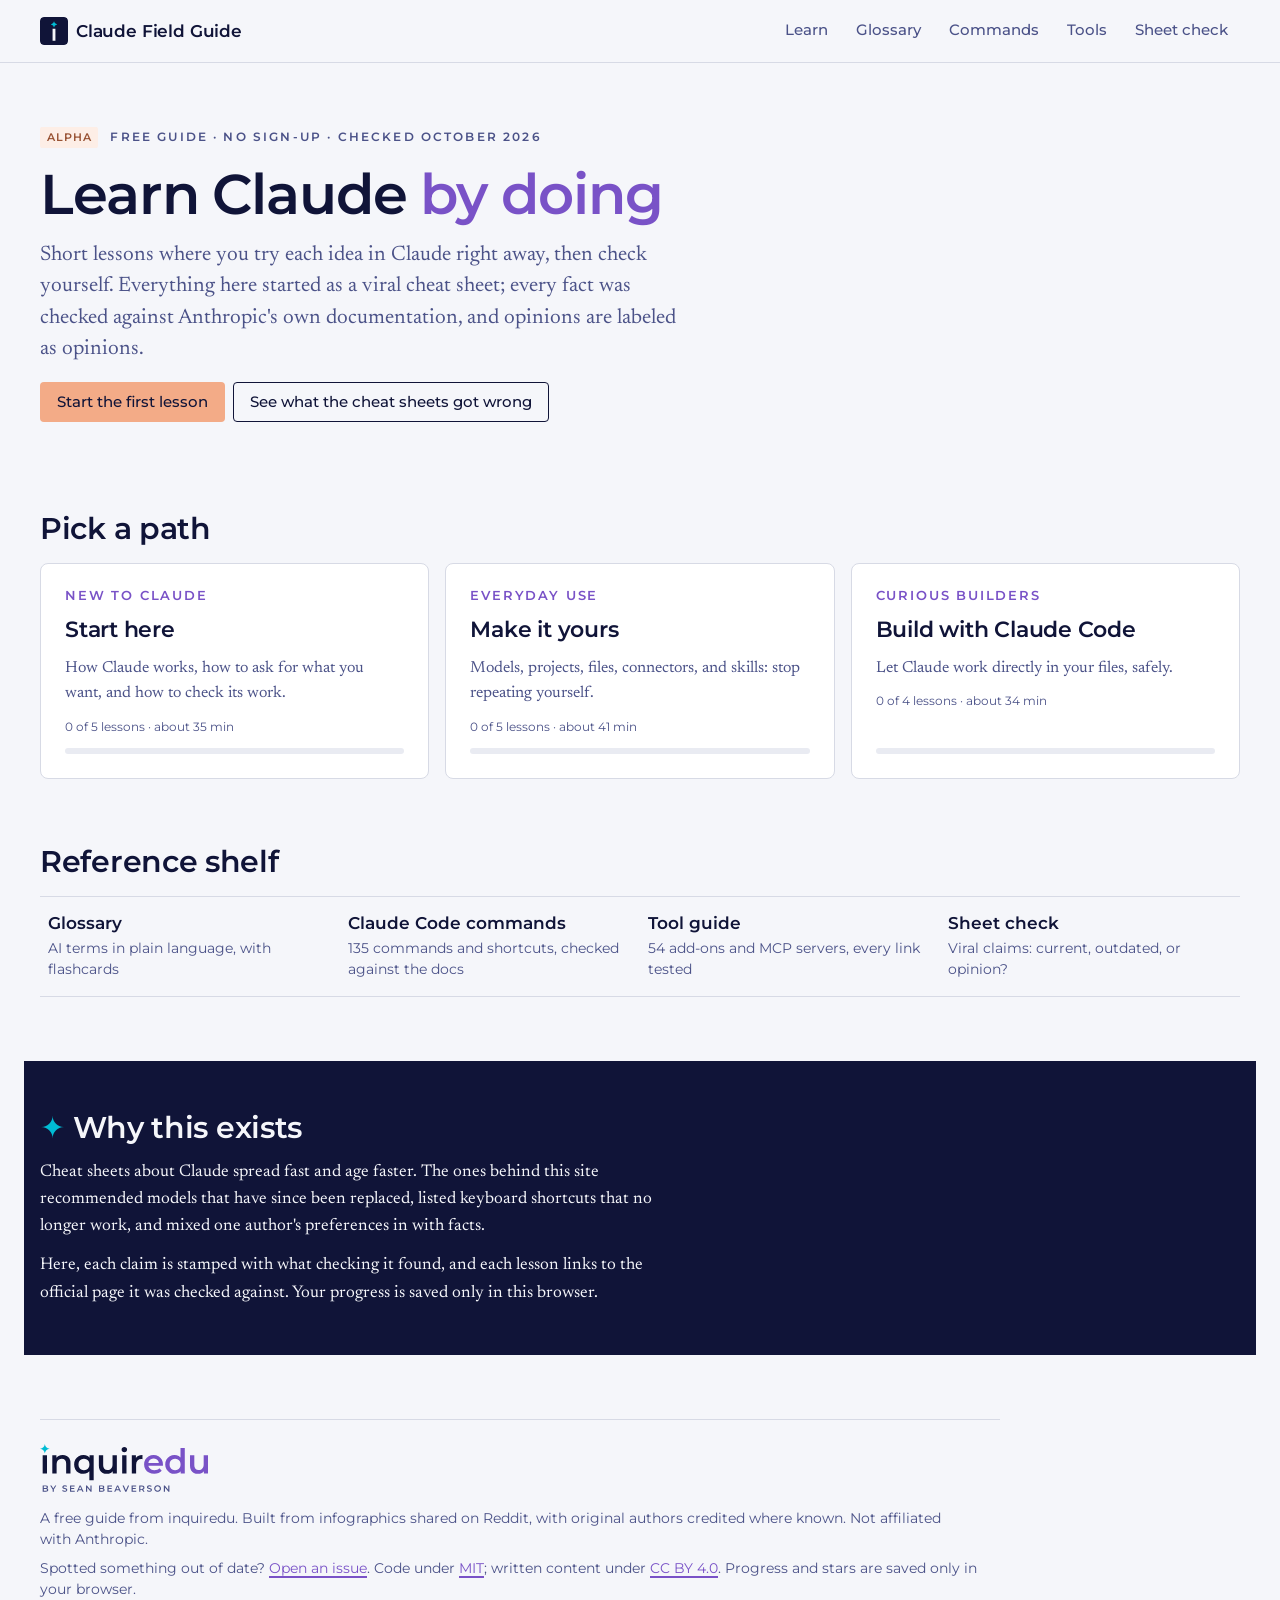
==== commit 245bba09: "Apply the inquiredu design system - Electric Lake palette via inquiredu.css semantic tokens; Ivory a" ====
--- a/index.html
+++ b/index.html
@@ -1,5 +1,5 @@
 <!doctype html>
-<html lang="en">
+<html lang="en" data-theme="auto">
 <head>
 <meta charset="utf-8">
 <meta name="viewport" content="width=device-width, initial-scale=1, viewport-fit=cover">
@@ -16,7 +16,7 @@
 </script>
 <link rel="preconnect" href="https://fonts.googleapis.com">
 <link rel="preconnect" href="https://fonts.gstatic.com" crossorigin>
-<link rel="stylesheet" href="https://fonts.googleapis.com/css2?family=Bricolage+Grotesque:opsz,wght@12..96,500;12..96,800&family=IBM+Plex+Sans:wght@400;500;600&family=IBM+Plex+Mono:wght@400;500&display=swap">
+<link rel="stylesheet" href="assets/inquiredu.css">
 <link rel="stylesheet" href="assets/style.css">
 </head>
 <body>
@@ -27,10 +27,10 @@
 </div></nav>
 <div class="wrap">
   <header class="hero">
-    <div class="eyebrow">Free · no sign-up · checked October 2026</div>
+    <div class="row" style="gap:var(--space-3)"><span class="stamp s-fixed" title="Built and live; content is still being reviewed">Alpha</span><span class="eyebrow">Free guide · no sign-up · checked October 2026</span></div>
     <h1>Learn Claude <span style="color:var(--accent)">by doing</span></h1>
     <p class="lede">Short lessons where you try each idea in Claude right away, then check yourself. Everything here started as a viral cheat sheet; every fact was checked against Anthropic's own documentation, and opinions are labeled as opinions.</p>
-    <div class="row"><a class="btn" id="cta" href="learn.html">Start the first lesson</a><a class="btn ghost" href="check.html">See what the cheat sheets got wrong</a></div>
+    <div class="row"><a class="btn accent" id="cta" href="learn.html">Start the first lesson</a><a class="btn ghost" href="check.html">See what the cheat sheets got wrong</a></div>
   </header>
 
   <h2 class="section-title" id="paths">Pick a path</h2>
@@ -48,16 +48,16 @@
     <a href="check.html"><b>Sheet check</b><span>Viral claims: current, outdated, or opinion?</span></a>
   </div>
 
-  <section class="why-box">
-    <h2>Why this exists</h2>
+  <section class="why-box"><div class="in">
+    <h2><span class="star-glyph" aria-hidden="true">✦</span> Why this exists</h2>
     <p>Cheat sheets about Claude spread fast and age faster. The ones behind this site recommended models that have since been replaced, listed keyboard shortcuts that no longer work, and mixed one author's preferences in with facts.</p>
     <p>Here, each claim is stamped with what checking it found, and each lesson links to the official page it was checked against. Your progress is saved only in this browser.</p>
-  </section>
-
-  <footer>
-    <p>Made by <a href="https://inquiredu.org">inquiredu</a>. Built from infographics shared on Reddit; original authors are credited where known. Not affiliated with Anthropic.</p>
-    <p>Spotted something out of date? <a href="https://github.com/inquiredu/claude-code-field-guide/issues">Open an issue</a>. Code under <a href="https://github.com/inquiredu/claude-code-field-guide/blob/main/LICENSE">MIT</a>; written content under <a href="https://creativecommons.org/licenses/by/4.0/">CC BY 4.0</a>.</p>
-  </footer>
+  </div></section>
+<footer class="site-foot">
+  <a class="lockup" href="https://inquiredu.org" aria-label="inquiredu, by Sean Beaverson"><img class="std" src="assets/brand/inquiredu-lockup-endorsed.svg" alt="inquiredu, by Sean Beaverson"><img class="rev" src="assets/brand/inquiredu-lockup-endorsed-reversed.svg" alt="inquiredu, by Sean Beaverson"></a>
+  <p>A free guide from inquiredu. Built from infographics shared on Reddit, with original authors credited where known. Not affiliated with Anthropic.</p>
+  <p>Spotted something out of date? <a href="https://github.com/inquiredu/claude-code-field-guide/issues">Open an issue</a>. Code under <a href="https://github.com/inquiredu/claude-code-field-guide/blob/main/LICENSE">MIT</a>; written content under <a href="https://creativecommons.org/licenses/by/4.0/">CC BY 4.0</a>. Progress and stars are saved only in your browser.</p>
+</footer>
 </div>
 <script src="assets/core.js"></script>
 <script>
--- a/assets/inquiredu.css
+++ b/assets/inquiredu.css
@@ -0,0 +1,282 @@
+/* inquiredu.css — one stylesheet for any inquiredu page. Generated by tools/build.py from tokens.json; edit the build, not this file.
+   Light by default. <html data-theme="dark"> pins the Night theme; <html data-theme="auto"> follows the viewer's system setting.
+   Offline or no-network projects: delete the @import and self-host Montserrat, Newsreader and IBM Plex Mono. */
+@import url("https://fonts.googleapis.com/css2?family=Montserrat:ital,wght@0,400;0,500;0,600;0,700;1,400&family=Newsreader:ital,opsz,wght@0,6..72,400;0,6..72,500;0,6..72,600;1,6..72,400&family=IBM+Plex+Mono:wght@400;500&display=swap");
+:root, [data-theme="light"] {
+  --el-navy-950: #0A0D26;
+  --el-navy-900: #101438;
+  --el-navy-800: #1B2050;
+  --el-navy-700: #2A3068;
+  --el-navy-500: #4B5288;
+  --el-navy-400: #6D72A0;
+  --el-navy-300: #8F93B8;
+  --el-navy-200: #C3C5DA;
+  --el-navy-100: #E4E5EF;
+  --el-peach-900: #995334;
+  --el-peach-800: #A85A33;
+  --el-peach-700: #D07E55;
+  --el-peach-600: #F3AB87;
+  --el-peach-300: #F8CDB6;
+  --el-peach-100: #FDEEE6;
+  --el-cyan-800: #00707F;
+  --el-cyan-700: #0096AA;
+  --el-cyan-600: #00BCD4;
+  --el-cyan-300: #7FDDE9;
+  --el-ice-600: #B9E7F0;
+  --el-ice-100: #E6F6F9;
+  --el-violet-800: #5A3A9E;
+  --el-violet-600: #7952C7;
+  --el-violet-300: #BBA6E3;
+  --el-violet-100: #EEE8F8;
+  --el-ivory-0: #FFFFFF;
+  --el-ivory-100: #F5F6FA;
+  --el-ivory-200: #E9EBF2;
+  --el-ivory-300: #D7DAE5;
+  --el-ivory-500: #9CA1B5;
+  --pine-700: #3F6650;
+  --pine-300: #A9BAB0;
+  --pine-100: #E2ECE4;
+  --rust-800: #86342C;
+  --rust-700: #9E3F35;
+  --rust-300: #D3A9A4;
+  --rust-100: #F4E1DD;
+  --night-peach: #4D3036;
+  --night-ice: #0A3954;
+  --night-pine: #233542;
+  --night-rust: #492537;
+  --surface-page: var(--el-ivory-100);
+  --surface-raised: var(--el-ivory-0);
+  --surface-sunken: var(--el-ivory-200);
+  --surface-inverse: var(--el-navy-900);
+  --surface-inverse-deep: var(--el-navy-950);
+  --surface-accent: var(--el-peach-600);
+  --surface-accent-soft: var(--el-peach-100);
+  --surface-water-soft: var(--el-ice-100);
+  --surface-toast: var(--el-navy-800);
+  --fg-1: var(--el-navy-900);
+  --fg-2: var(--el-navy-500);
+  --fg-3: var(--el-navy-300);
+  --fg-on-inverse: var(--el-ivory-100);
+  --fg-on-inverse-2: var(--el-navy-200);
+  --fg-accent: var(--el-violet-600);
+  --fg-accent-on-inverse: var(--el-peach-600);
+  --fg-on-accent: var(--el-navy-900);
+  --fg-warm: var(--el-peach-900);
+  --fg-link: var(--el-violet-600);
+  --fg-link-hover: var(--el-violet-800);
+  --fg-on-toast: var(--el-ivory-100);
+  --fg-on-toast-2: var(--el-navy-200);
+  --border-hairline: var(--el-ivory-300);
+  --border-strong: var(--el-navy-900);
+  --border-accent-soft: var(--el-peach-300);
+  --border-focus: var(--el-cyan-700);
+  --action-primary: var(--el-navy-900);
+  --action-primary-hover: var(--el-navy-950);
+  --on-action-primary: var(--el-ivory-100);
+  --action-accent: var(--el-peach-600);
+  --action-accent-hover: var(--el-peach-700);
+  --action-subtle-hover: var(--el-navy-100);
+  --action-ghost-hover: var(--el-ivory-200);
+  --action-danger: var(--rust-700);
+  --action-danger-hover: var(--rust-800);
+  --on-action-danger: var(--el-ivory-0);
+  --control-bg: var(--el-ivory-0);
+  --control-bg-disabled: var(--el-ivory-200);
+  --control-border: var(--el-navy-400);
+  --control-halo: var(--el-ice-600);
+  --indicator-selected: var(--el-violet-600);
+  --status-success: var(--pine-700);
+  --status-success-bg: var(--pine-100);
+  --status-warning: var(--el-peach-900);
+  --status-warning-bg: var(--el-peach-100);
+  --status-danger: var(--rust-700);
+  --status-danger-bg: var(--rust-100);
+  --status-info: var(--el-cyan-800);
+  --status-info-bg: var(--el-ice-100);
+  --toast-success: var(--pine-300);
+  --toast-danger: var(--rust-300);
+  --toast-info: var(--el-cyan-600);
+  --scrim: rgba(10,13,38,0.56);
+  --shadow-1: 0 1px 2px rgba(16,20,56,0.08);
+  --shadow-2: 0 2px 6px rgba(16,20,56,0.08), 0 8px 24px rgba(16,20,56,0.06);
+  --shadow-3: 0 12px 40px rgba(16,20,56,0.16);
+  --focus-ring: 0 0 0 3px #F5F6FA, 0 0 0 5px #0096AA;
+}
+[data-theme="dark"] {
+  --surface-page: var(--el-navy-900);
+  --surface-raised: var(--el-navy-800);
+  --surface-sunken: var(--el-navy-950);
+  --surface-inverse: var(--el-ivory-100);
+  --surface-inverse-deep: var(--el-ivory-0);
+  --surface-accent: var(--el-peach-600);
+  --surface-accent-soft: var(--night-peach);
+  --surface-water-soft: var(--night-ice);
+  --surface-toast: var(--el-navy-700);
+  --fg-1: var(--el-ivory-100);
+  --fg-2: var(--el-navy-200);
+  --fg-3: var(--el-navy-300);
+  --fg-on-inverse: var(--el-navy-900);
+  --fg-on-inverse-2: var(--el-navy-500);
+  --fg-accent: var(--el-violet-300);
+  --fg-accent-on-inverse: var(--el-violet-600);
+  --fg-on-accent: var(--el-navy-900);
+  --fg-warm: var(--el-peach-600);
+  --fg-link: var(--el-violet-300);
+  --fg-link-hover: var(--el-violet-100);
+  --fg-on-toast: var(--el-ivory-100);
+  --fg-on-toast-2: var(--el-navy-200);
+  --border-hairline: var(--el-navy-700);
+  --border-strong: var(--el-ivory-100);
+  --border-accent-soft: var(--el-peach-800);
+  --border-focus: var(--el-cyan-600);
+  --action-primary: var(--el-ivory-100);
+  --action-primary-hover: var(--el-ivory-200);
+  --on-action-primary: var(--el-navy-900);
+  --action-accent: var(--el-peach-600);
+  --action-accent-hover: var(--el-peach-300);
+  --action-subtle-hover: var(--el-navy-800);
+  --action-ghost-hover: var(--el-navy-800);
+  --action-danger: var(--rust-700);
+  --action-danger-hover: var(--rust-800);
+  --on-action-danger: var(--el-ivory-0);
+  --control-bg: var(--el-navy-950);
+  --control-bg-disabled: var(--el-navy-800);
+  --control-border: var(--el-navy-300);
+  --control-halo: var(--el-cyan-800);
+  --indicator-selected: var(--el-violet-300);
+  --status-success: var(--pine-300);
+  --status-success-bg: var(--night-pine);
+  --status-warning: var(--el-peach-600);
+  --status-warning-bg: var(--night-peach);
+  --status-danger: var(--rust-300);
+  --status-danger-bg: var(--night-rust);
+  --status-info: var(--el-cyan-300);
+  --status-info-bg: var(--night-ice);
+  --toast-success: var(--pine-300);
+  --toast-danger: var(--rust-300);
+  --toast-info: var(--el-cyan-600);
+  --scrim: rgba(4,5,15,0.72);
+  --shadow-1: 0 1px 2px rgba(0,0,0,0.4);
+  --shadow-2: 0 2px 6px rgba(0,0,0,0.35), 0 8px 24px rgba(0,0,0,0.3);
+  --shadow-3: 0 12px 40px rgba(0,0,0,0.5);
+  --focus-ring: 0 0 0 3px #101438, 0 0 0 5px #00BCD4;
+  color-scheme: dark;
+}
+@media (prefers-color-scheme: dark) {
+  [data-theme="auto"] {
+    --surface-page: var(--el-navy-900);
+    --surface-raised: var(--el-navy-800);
+    --surface-sunken: var(--el-navy-950);
+    --surface-inverse: var(--el-ivory-100);
+    --surface-inverse-deep: var(--el-ivory-0);
+    --surface-accent: var(--el-peach-600);
+    --surface-accent-soft: var(--night-peach);
+    --surface-water-soft: var(--night-ice);
+    --surface-toast: var(--el-navy-700);
+    --fg-1: var(--el-ivory-100);
+    --fg-2: var(--el-navy-200);
+    --fg-3: var(--el-navy-300);
+    --fg-on-inverse: var(--el-navy-900);
+    --fg-on-inverse-2: var(--el-navy-500);
+    --fg-accent: var(--el-violet-300);
+    --fg-accent-on-inverse: var(--el-violet-600);
+    --fg-on-accent: var(--el-navy-900);
+    --fg-warm: var(--el-peach-600);
+    --fg-link: var(--el-violet-300);
+    --fg-link-hover: var(--el-violet-100);
+    --fg-on-toast: var(--el-ivory-100);
+    --fg-on-toast-2: var(--el-navy-200);
+    --border-hairline: var(--el-navy-700);
+    --border-strong: var(--el-ivory-100);
+    --border-accent-soft: var(--el-peach-800);
+    --border-focus: var(--el-cyan-600);
+    --action-primary: var(--el-ivory-100);
+    --action-primary-hover: var(--el-ivory-200);
+    --on-action-primary: var(--el-navy-900);
+    --action-accent: var(--el-peach-600);
+    --action-accent-hover: var(--el-peach-300);
+    --action-subtle-hover: var(--el-navy-800);
+    --action-ghost-hover: var(--el-navy-800);
+    --action-danger: var(--rust-700);
+    --action-danger-hover: var(--rust-800);
+    --on-action-danger: var(--el-ivory-0);
+    --control-bg: var(--el-navy-950);
+    --control-bg-disabled: var(--el-navy-800);
+    --control-border: var(--el-navy-300);
+    --control-halo: var(--el-cyan-800);
+    --indicator-selected: var(--el-violet-300);
+    --status-success: var(--pine-300);
+    --status-success-bg: var(--night-pine);
+    --status-warning: var(--el-peach-600);
+    --status-warning-bg: var(--night-peach);
+    --status-danger: var(--rust-300);
+    --status-danger-bg: var(--night-rust);
+    --status-info: var(--el-cyan-300);
+    --status-info-bg: var(--night-ice);
+    --toast-success: var(--pine-300);
+    --toast-danger: var(--rust-300);
+    --toast-info: var(--el-cyan-600);
+    --scrim: rgba(4,5,15,0.72);
+    --shadow-1: 0 1px 2px rgba(0,0,0,0.4);
+    --shadow-2: 0 2px 6px rgba(0,0,0,0.35), 0 8px 24px rgba(0,0,0,0.3);
+    --shadow-3: 0 12px 40px rgba(0,0,0,0.5);
+    --focus-ring: 0 0 0 3px #101438, 0 0 0 5px #00BCD4;
+    color-scheme: dark;
+  }
+}
+:root {
+  --space-1: 4px;
+  --space-2: 8px;
+  --space-3: 12px;
+  --space-4: 16px;
+  --space-5: 24px;
+  --space-6: 32px;
+  --space-7: 48px;
+  --space-8: 64px;
+  --space-9: 96px;
+  --space-10: 128px;
+  --radius-xs: 2px;
+  --radius-sm: 4px;
+  --radius-md: 8px;
+  --radius-lg: 14px;
+  --radius-pill: 999px;
+  --control-sm: 32px;
+  --control-md: 40px;
+  --control-lg: 48px;
+  --content-narrow: 640px;
+  --content-default: 960px;
+  --content-wide: 1200px;
+  --border-width: 1px;
+  --border-width-strong: 1.5px;
+  --font-sans: "Montserrat", "Gotham", "Proxima Nova", system-ui, sans-serif;
+  --font-serif: "Newsreader", "Iowan Old Style", Georgia, serif;
+  --font-mono: "IBM Plex Mono", ui-monospace, Menlo, monospace;
+  /* type roles: font shorthands the components use */
+  --type-display-xl: 600 72px/1.08 var(--font-sans);
+  --type-display: 600 56px/1.08 var(--font-sans);
+  --type-h1: 600 40px/1.08 var(--font-sans);
+  --type-h2: 600 30px/1.25 var(--font-sans);
+  --type-h3: 600 22px/1.25 var(--font-sans);
+  --type-lead: 400 21px/1.5 var(--font-serif);
+  --type-body: 400 17px/1.6 var(--font-serif);
+  --type-ui: 500 15px/1.3 var(--font-sans);
+  --type-small: 400 14px/1.5 var(--font-sans);
+  --type-eyebrow: 600 12px/1.2 var(--font-sans);
+  --type-label: 600 13px/1.2 var(--font-sans);
+  --type-caption: 400 12px/1.4 var(--font-sans);
+  --type-mono: 400 15px/1.6 var(--font-mono);
+  --tracking-display: -0.02em; --tracking-heading: -0.01em; --tracking-eyebrow: 0.18em; --tracking-label: 0.14em; --tracking-badge: 0.08em;
+  /* motion: quiet, no bounce */
+  --ease-out: cubic-bezier(.2,.7,.2,1); --ease-in-out: cubic-bezier(.6,0,.3,1);
+  --dur-fast: 120ms; --dur-base: 200ms; --dur-slow: 360ms;
+}
+*, *::before, *::after { box-sizing: border-box; }
+body { margin: 0; background: var(--surface-page); color: var(--fg-1); font: var(--type-body); -webkit-font-smoothing: antialiased; }
+h1, h2, h3, h4 { font-family: var(--font-sans); font-weight: 600; letter-spacing: var(--tracking-heading); text-wrap: balance; margin: 0; }
+p { text-wrap: pretty; }
+a { color: var(--fg-link); text-decoration: underline; text-decoration-color: var(--indicator-selected); text-decoration-thickness: 1.5px; text-underline-offset: 3px; transition: color var(--dur-fast) var(--ease-out); }
+a:hover { color: var(--fg-link-hover); }
+:focus-visible { outline: none; box-shadow: var(--focus-ring); }
+::selection { background: var(--el-ice-600); color: var(--el-navy-900); }
+code, kbd, pre { font-family: var(--font-mono); }
+@media (prefers-reduced-motion: reduce) { *, *::before, *::after { transition-duration: 0ms !important; animation-duration: 0ms !important; } }
--- a/assets/style.css
+++ b/assets/style.css
@@ -1,196 +1,236 @@
-/* Layout: a field-guide binder — sticky control strip, then a wrapping deck of specimen cards, each stamped with its inspection result */
-:root{
-  --bg:#E9EEF3; --paper:#FBFCFD; --ink:#13202C; --muted:#5A6B7B; --line:#CBD5DF;
-  --accent:#2B55E0; --accent-ink:#FFFFFF; --accent-soft:#DDE5FB;
-  --ok:#1E7A4C; --ok-bg:#DDF2E6; --fix:#B05A00; --fix-bg:#FCEBD6;
-  --warn:#8A4FBF; --warn-bg:#EEE2FA; --heads:#9A6B00; --heads-bg:#FBF0C9;
-  --unk:#9B2C3C; --unk-bg:#F8DDE1; --star:#E0A100;
-  --f-display:"Bricolage Grotesque", "Avenir Next", system-ui, sans-serif;
-  --f-body:"IBM Plex Sans", system-ui, -apple-system, sans-serif;
-  --f-mono:"IBM Plex Mono", ui-monospace, Menlo, monospace;
+/* Claude Field Guide — site styles built on the inquiredu design system (Electric Lake).
+   Load assets/inquiredu.css first; everything here uses its semantic tokens so Ivory and Night both work.
+   Layout: centered content-wide column; reading text held to content-narrow; lines before shadows. */
+
+/* ---------- Aliases: page-level names mapped onto inquiredu semantic tokens ---------- */
+:root {
+  --bg: var(--surface-page);
+  --paper: var(--surface-raised);
+  --sunken: var(--surface-sunken);
+  --ink: var(--fg-1);
+  --muted: var(--fg-2);
+  --line: var(--border-hairline);
+  --accent: var(--fg-accent);
 }
-@media (prefers-color-scheme: dark){:root:not([data-theme="light"]){
-  --bg:#0E151C; --paper:#16202A; --ink:#E4EBF2; --muted:#93A3B3; --line:#2A3948;
-  --accent:#7D9BFF; --accent-ink:#0E151C; --accent-soft:#1E2B4D;
-  --ok:#6FD39C; --ok-bg:#16352A; --fix:#F5A957; --fix-bg:#3A2913;
-  --warn:#C9A2F0; --warn-bg:#2E2140; --heads:#E9C75A; --heads-bg:#332B12;
-  --unk:#F28B9B; --unk-bg:#3D1C23; --star:#F2C14E; color-scheme:dark}}
-:root[data-theme="dark"]{
-  --bg:#0E151C; --paper:#16202A; --ink:#E4EBF2; --muted:#93A3B3; --line:#2A3948;
-  --accent:#7D9BFF; --accent-ink:#0E151C; --accent-soft:#1E2B4D;
-  --ok:#6FD39C; --ok-bg:#16352A; --fix:#F5A957; --fix-bg:#3A2913;
-  --warn:#C9A2F0; --warn-bg:#2E2140; --heads:#E9C75A; --heads-bg:#332B12;
-  --unk:#F28B9B; --unk-bg:#3D1C23; --star:#F2C14E; color-scheme:dark}
-*{box-sizing:border-box}
-body{background:var(--bg);color:var(--ink);font:15px/1.55 var(--f-body);padding-inline:16px;padding-block:0 48px}
-.wrap{max-width:1180px;margin:0 auto}
-a{color:var(--accent)}
-:focus-visible{outline:2px solid var(--accent);outline-offset:2px}
-header{padding-block:32px 18px;display:grid;gap:14px}
-.eyebrow{font:500 12px var(--f-mono);letter-spacing:.08em;text-transform:uppercase;color:var(--muted)}
-h1{font:800 clamp(34px,6vw,60px)/1 var(--f-display);margin:0;letter-spacing:-.02em;text-wrap:balance}
-h1 span{color:var(--accent)}
-.lede{max-width:64ch;margin:0;color:var(--muted)}
-.tally{display:flex;flex-wrap:wrap;gap:8px}
-.tally button{font:500 13px var(--f-body);border:1px solid var(--line);background:var(--paper);color:var(--ink);border-radius:999px;padding:5px 12px;cursor:pointer;display:flex;gap:6px;align-items:center}
-.tally button b{font-variant-numeric:tabular-nums}
-.tally button[aria-pressed="true"]{border-color:var(--ink);box-shadow:inset 0 0 0 1px var(--ink)}
-.controls{position:sticky;top:env(safe-area-inset-top,0px);z-index:5;background:var(--bg);padding-block:12px;border-bottom:1px solid var(--line);display:grid;gap:10px}
-.row{display:flex;flex-wrap:wrap;gap:8px;align-items:center}
-#q{flex:1 1 260px;min-width:0;font:15px var(--f-body);padding:10px 14px;border:1px solid var(--line);border-radius:10px;background:var(--paper);color:var(--ink)}
-.btn{font:600 14px var(--f-body);border:0;border-radius:10px;padding:10px 14px;cursor:pointer;background:var(--accent);color:var(--accent-ink)}
-.btn.ghost{background:var(--paper);color:var(--ink);border:1px solid var(--line)}
-.btn[aria-pressed="true"]{background:var(--star);color:#1a1300}
-.chips{display:flex;gap:6px;overflow-x:auto;padding-bottom:2px;scrollbar-width:thin}
-.chip{flex:none;font:500 13px var(--f-body);border:1px solid var(--line);background:transparent;color:var(--muted);border-radius:8px;padding:5px 10px;cursor:pointer;white-space:nowrap}
-.chip[aria-pressed="true"]{background:var(--ink);color:var(--bg);border-color:var(--ink)}
-.count{font:13px var(--f-mono);color:var(--muted)}
-.deck{display:grid;grid-template-columns:repeat(auto-fill,minmax(300px,1fr));gap:16px;padding-top:18px}
-.card{background:var(--paper);border:1px solid var(--line);border-radius:14px;padding:16px;display:flex;flex-direction:column;gap:10px;min-width:0;position:relative;transition:transform .2s ease, box-shadow .2s ease}
-.card.flash{animation:flash 1.4s ease}
-@keyframes flash{0%{box-shadow:0 0 0 0 var(--accent)}30%{box-shadow:0 0 0 6px var(--accent-soft);transform:translateY(-3px)}100%{box-shadow:0 0 0 0 transparent}}
-.top{display:flex;justify-content:space-between;gap:8px;align-items:flex-start}
-.no{font:500 12px var(--f-mono);color:var(--muted)}
-.cat{font:500 11px var(--f-mono);letter-spacing:.06em;text-transform:uppercase;color:var(--muted)}
-.card h2{font:800 22px/1.15 var(--f-display);margin:0;letter-spacing:-.01em;overflow-wrap:anywhere}
-.stamp{flex:none;font:600 11px var(--f-mono);letter-spacing:.06em;text-transform:uppercase;padding:4px 8px;border-radius:6px;border:1.5px solid currentColor;transform:rotate(-3deg)}
-.s-ok{color:var(--ok);background:var(--ok-bg)} .s-fixed{color:var(--fix);background:var(--fix-bg)}
-.s-relabel{color:var(--warn);background:var(--warn-bg)} .s-heads{color:var(--heads);background:var(--heads-bg)}
-.s-unk{color:var(--unk);background:var(--unk-bg)}
-.what{margin:0}
-.poster{margin:0;font-size:13px;color:var(--muted)}
-.poster s{opacity:.8}
-.note{margin:0;font-size:13px;padding:8px 10px;border-radius:8px;background:var(--bg)}
-.url{font:12px var(--f-mono);color:var(--muted);overflow-wrap:anywhere;margin:0}
-.url.old{text-decoration:line-through}
-.actions{display:flex;gap:8px;margin-top:auto;padding-top:4px;flex-wrap:wrap}
-.actions a,.actions button{font:600 13px var(--f-body);border-radius:8px;padding:7px 11px;cursor:pointer;text-decoration:none;border:1px solid var(--line);background:transparent;color:var(--ink)}
-.actions a.go{background:var(--accent);color:var(--accent-ink);border-color:var(--accent)}
-.star{margin-left:auto;font-size:16px!important;line-height:1}
-.star[aria-pressed="true"]{color:var(--star);border-color:var(--star)!important}
-.empty{grid-column:1/-1;text-align:center;padding:48px 16px;color:var(--muted)}
-.bloopers{margin-top:40px;background:var(--paper);border:1px solid var(--line);border-radius:14px;padding:20px}
-.bloopers h2{font:800 24px var(--f-display);margin:0 0 8px}
-.bloopers ul{margin:0;padding-left:20px;display:grid;gap:6px;max-width:72ch}
-footer{margin-top:20px;font-size:13px;color:var(--muted);max-width:72ch}
-@media (prefers-reduced-motion:reduce){.card,.card.flash{animation:none;transition:none}}
-.skip{position:absolute;left:-999px;top:8px;background:var(--accent);color:var(--accent-ink);padding:8px 12px;border-radius:8px;z-index:10}
-.skip:focus{left:16px}
-.sr{position:absolute;width:1px;height:1px;overflow:hidden;clip:rect(0 0 0 0);white-space:nowrap}
-.card:target{border-color:var(--accent);box-shadow:0 0 0 3px var(--accent-soft)}
-.card{scroll-margin-top:170px}
-footer p{margin:0 0 6px}
-
-/* ===== Platform shell ===== */
-.topnav{position:relative;z-index:6;border-bottom:1px solid var(--line);background:var(--bg)}
-.topnav .in{max-width:1180px;margin:0 auto;display:flex;align-items:center;gap:6px 18px;flex-wrap:wrap;padding-block:12px}
-.brand{font:800 18px var(--f-display);color:var(--ink);text-decoration:none;letter-spacing:-.01em;display:flex;align-items:center;gap:8px;margin-right:auto}
-.brand img{width:26px;height:26px}
-.topnav .links{display:flex;gap:4px;flex-wrap:wrap}
-.topnav .links a{font:500 14px var(--f-body);color:var(--muted);text-decoration:none;padding:6px 10px;border-radius:8px}
-.topnav .links a:hover{color:var(--ink);background:var(--paper)}
-.topnav .links a[aria-current="page"]{color:var(--ink);background:var(--paper);box-shadow:inset 0 0 0 1px var(--line)}
-.page-head{padding-block:28px 14px;display:grid;gap:12px}
-.page-head h1{font-size:clamp(30px,5vw,48px)}
-.section-title{font:800 22px var(--f-display);margin:28px 0 12px;letter-spacing:-.01em}
-
-/* Hub */
-.hero{padding-block:40px 20px;display:grid;gap:16px;max-width:780px}
-.hero h1{font-size:clamp(38px,7vw,68px)}
-.hero .lede{font-size:17px}
-.paths{display:grid;grid-template-columns:repeat(auto-fit,minmax(260px,1fr));gap:16px}
-.path{background:var(--paper);border:1px solid var(--line);border-radius:16px;padding:20px;display:flex;flex-direction:column;gap:10px;text-decoration:none;color:var(--ink);transition:transform .15s ease,border-color .15s ease}
-.path:hover{transform:translateY(-2px);border-color:var(--accent)}
-.path .lvl{font:500 12px var(--f-mono);letter-spacing:.08em;text-transform:uppercase;color:var(--accent)}
-.path h3{font:800 24px/1.1 var(--f-display);margin:0}
-.path p{margin:0;color:var(--muted)}
-.meter{height:8px;border-radius:999px;background:var(--bg);overflow:hidden;margin-top:auto}
-.meter i{display:block;height:100%;background:var(--ok);width:0;transition:width .4s ease}
-.meter-label{font:12px var(--f-mono);color:var(--muted)}
-.shelf{display:grid;grid-template-columns:repeat(auto-fit,minmax(220px,1fr));gap:12px}
-.shelf a{display:grid;gap:4px;padding:14px 16px;border-radius:12px;border:1px solid var(--line);text-decoration:none;color:var(--ink);background:transparent}
-.shelf a:hover{background:var(--paper)}
-.shelf b{font:800 17px var(--f-display)}
-.shelf span{font-size:13px;color:var(--muted)}
-.why-box{margin-top:32px;padding:20px;border-radius:16px;background:var(--accent-soft);max-width:780px}
-.why-box h2{font:800 20px var(--f-display);margin:0 0 6px}
-.why-box p{margin:0 0 8px}
-
-/* Learn */
-.learn{display:grid;grid-template-columns:260px minmax(0,1fr);gap:28px;padding-top:20px}
-@media (max-width:820px){.learn{grid-template-columns:1fr}}
-.lesson-nav{display:grid;gap:18px;align-content:start}
-@media (min-width:821px){.lesson-nav{position:sticky;top:calc(env(safe-area-inset-top,0px) + 12px);max-height:calc(100vh - 24px);overflow:auto}}
-.lesson-nav h2{font:500 12px var(--f-mono);letter-spacing:.08em;text-transform:uppercase;color:var(--muted);margin:0 0 6px}
-.lesson-nav ol{list-style:none;margin:0;padding:0;display:grid;gap:2px}
-.lesson-nav a{display:flex;gap:10px;align-items:center;padding:7px 10px;border-radius:8px;text-decoration:none;color:var(--ink);font-size:14px}
-.lesson-nav a:hover{background:var(--paper)}
-.lesson-nav a[aria-current="true"]{background:var(--paper);box-shadow:inset 0 0 0 1px var(--line);font-weight:600}
-.dot{flex:none;width:18px;height:18px;border-radius:50%;border:2px solid var(--line);display:grid;place-items:center;font-size:11px;color:var(--accent-ink)}
-.dot.done{background:var(--ok);border-color:var(--ok)}
-.lesson{display:grid;gap:22px;max-width:760px;min-width:0}
-.lesson .meta{font:500 12px var(--f-mono);letter-spacing:.06em;text-transform:uppercase;color:var(--muted)}
-.lesson h1{font-size:clamp(30px,5vw,44px)}
-.lesson .why{font-size:17px;color:var(--muted);margin:0}
-.lesson .idea p{margin:0 0 12px;max-width:68ch}
-.block{border:1px solid var(--line);border-radius:14px;padding:18px;background:var(--paper);display:grid;gap:12px}
-.block h2{font:800 20px var(--f-display);margin:0;display:flex;gap:10px;align-items:center}
-.block h2 .tag{font:600 11px var(--f-mono);letter-spacing:.08em;text-transform:uppercase;padding:3px 8px;border-radius:6px;background:var(--accent);color:var(--accent-ink)}
-.block.try{border-color:var(--accent);box-shadow:0 0 0 3px var(--accent-soft)}
-.prompt-box{position:relative;background:var(--bg);border-radius:10px;padding:14px 14px 48px;font:14px/1.55 var(--f-mono);white-space:pre-wrap;overflow-wrap:anywhere}
-.prompt-box button{position:absolute;right:10px;bottom:10px}
-.steps{margin:0;padding-left:20px;display:grid;gap:4px}
-.mini{font:600 13px var(--f-body);border-radius:8px;padding:7px 11px;cursor:pointer;border:1px solid var(--line);background:var(--paper);color:var(--ink);text-decoration:none;display:inline-flex;align-items:center;gap:6px}
-.mini.primary{background:var(--accent);color:var(--accent-ink);border-color:var(--accent)}
-.checks{list-style:none;margin:0;padding:0;display:grid;gap:8px}
-.checks label{display:flex;gap:10px;align-items:flex-start;cursor:pointer}
-.checks input{width:18px;height:18px;margin-top:2px;accent-color:var(--ok);flex:none}
-.q{display:grid;gap:8px}
-.q p{margin:0;font-weight:600}
-.opts{display:grid;gap:6px}
-.opts button{text-align:left;font:15px var(--f-body);padding:10px 12px;border-radius:10px;border:1px solid var(--line);background:var(--bg);color:var(--ink);cursor:pointer}
-.opts button:hover:not([disabled]){border-color:var(--accent)}
-.opts button.right{border-color:var(--ok);background:var(--ok-bg)}
-.opts button.wrong{border-color:var(--unk);background:var(--unk-bg)}
-.opts button[disabled]{cursor:default}
-.explain{margin:0;font-size:14px;padding:10px 12px;border-radius:10px;background:var(--bg)}
-.termchips{display:flex;flex-wrap:wrap;gap:6px}
-.termchips a{font:500 13px var(--f-body);padding:4px 10px;border-radius:999px;border:1px solid var(--line);text-decoration:none;color:var(--ink)}
-.lesson-foot{display:flex;flex-wrap:wrap;gap:10px;align-items:center;justify-content:space-between;padding-top:6px;border-top:1px solid var(--line)}
-.credit{font-size:13px;color:var(--muted);margin:0}
-.done-banner{padding:12px 14px;border-radius:10px;background:var(--ok-bg);color:var(--ok);font-weight:600}
-
-/* Glossary */
-.g-grid{display:grid;grid-template-columns:repeat(auto-fill,minmax(300px,1fr));gap:14px;padding-top:16px}
-.term{background:var(--paper);border:1px solid var(--line);border-radius:14px;padding:16px;display:grid;gap:8px;align-content:start;scroll-margin-top:90px}
-.term:target{border-color:var(--accent);box-shadow:0 0 0 3px var(--accent-soft)}
-.term h2{font:800 20px/1.15 var(--f-display);margin:0}
-.term .short{margin:0;font-weight:600}
-.term p{margin:0}
-.term .ex{font-size:14px;color:var(--muted)}
-.term .sheet{font-size:13px;color:var(--muted);border-left:3px solid var(--line);padding-left:10px}
-.flash-wrap{display:grid;place-items:center;padding-block:24px;gap:16px}
-.fcard{width:min(560px,100%);min-height:260px;border-radius:18px;border:1px solid var(--line);background:var(--paper);padding:28px;display:grid;place-items:center;text-align:center;cursor:pointer;gap:12px}
-.fcard .big{font:800 clamp(26px,5vw,38px)/1.1 var(--f-display)}
-.fcard .hint{font:12px var(--f-mono);color:var(--muted)}
-.frow{display:flex;gap:8px;flex-wrap:wrap;justify-content:center}
-
-/* Claims */
-.claims{display:grid;gap:12px;padding-top:16px}
-.claim{background:var(--paper);border:1px solid var(--line);border-radius:14px;padding:16px;display:grid;grid-template-columns:minmax(0,1fr) auto;gap:6px 14px}
-.claim .said{font:600 16px var(--f-body);margin:0}
-.claim .said::before{content:"“"}.claim .said::after{content:"”"}
-.claim .truth{margin:0;grid-column:1/-1}
-.claim .src{grid-column:1/-1;font-size:13px;color:var(--muted);margin:0}
-.claim .stamp{align-self:start}
-
-/* Commands */
-.cmd-table-wrap{overflow-x:auto;margin-top:12px;border:1px solid var(--line);border-radius:14px;background:var(--paper)}
-table.cmds{width:100%;border-collapse:collapse;font-size:14px}
-table.cmds th{text-align:left;font:600 12px var(--f-mono);letter-spacing:.06em;text-transform:uppercase;color:var(--muted);padding:10px 12px;border-bottom:1px solid var(--line);position:sticky;top:0;background:var(--paper)}
-table.cmds td{padding:10px 12px;border-bottom:1px solid var(--line);vertical-align:top}
-table.cmds tr:last-child td{border-bottom:0}
-table.cmds code{font:500 13px var(--f-mono);white-space:nowrap}
-table.cmds .grp td{background:var(--bg);font:800 15px var(--f-display);padding-top:14px}
-.legend{display:flex;flex-wrap:wrap;gap:8px;font-size:13px;color:var(--muted);align-items:center}
-.s-added{color:var(--accent);background:var(--accent-soft)}
+
+/* ---------- Base ---------- */
+html { background: var(--surface-page); }
+body { padding-inline: var(--space-4); padding-block: 0 var(--space-8); }
+.wrap { max-width: var(--content-wide); margin: 0 auto; }
+p { margin: 0; }
+code { font: 500 0.92em/1.4 var(--font-mono); }
+.sr { position: absolute; width: 1px; height: 1px; overflow: hidden; clip: rect(0 0 0 0); white-space: nowrap; }
+.skip { position: absolute; left: -999px; top: 8px; z-index: 20; background: var(--action-primary); color: var(--on-action-primary); padding: var(--space-2) var(--space-3); border-radius: var(--radius-sm); font: var(--type-ui); text-decoration: none; }
+.skip:focus { left: var(--space-4); }
+.eyebrow { font: var(--type-eyebrow); letter-spacing: var(--tracking-eyebrow); text-transform: uppercase; color: var(--fg-2); }
+.lede { font: var(--type-lead); color: var(--fg-2); max-width: var(--content-narrow); }
+.count { font: var(--type-caption); color: var(--fg-2); font-variant-numeric: tabular-nums; }
+.meta { font: var(--type-eyebrow); letter-spacing: var(--tracking-eyebrow); text-transform: uppercase; color: var(--fg-2); }
+.credit { font: var(--type-small); color: var(--fg-2); }
+.empty { grid-column: 1 / -1; text-align: center; padding: var(--space-8) var(--space-4); color: var(--fg-2); font: var(--type-body); }
+.star-glyph { color: var(--el-cyan-700); }
+
+/* ---------- Top bar ---------- */
+.topnav { border-bottom: var(--border-width) solid var(--border-hairline); margin-inline: calc(var(--space-4) * -1); padding-inline: var(--space-4); background: var(--surface-page); }
+.topnav .in { max-width: var(--content-wide); margin: 0 auto; display: flex; align-items: center; flex-wrap: wrap; gap: var(--space-2) var(--space-5); padding-block: var(--space-3); }
+.brand { display: flex; align-items: center; gap: var(--space-2); margin-right: auto; font: 600 17px/1.2 var(--font-sans); letter-spacing: var(--tracking-heading); color: var(--fg-1); text-decoration: none; }
+.brand img { width: 28px; height: 28px; border-radius: 4px; }
+.topnav .links { display: flex; flex-wrap: wrap; gap: var(--space-1); }
+.topnav .links a { font: var(--type-ui); color: var(--fg-2); text-decoration: none; padding: var(--space-2) var(--space-3); border-bottom: 2px solid transparent; transition: color var(--dur-fast) var(--ease-out); }
+.topnav .links a:hover { color: var(--fg-1); }
+.topnav .links a[aria-current="page"] { color: var(--fg-1); font-weight: 600; border-bottom-color: var(--indicator-selected); }
+
+/* ---------- Page headers ---------- */
+header, .page-head { display: grid; gap: var(--space-3); padding-block: var(--space-7) var(--space-5); }
+h1 { font: var(--type-h1); letter-spacing: var(--tracking-heading); }
+h1 span { color: var(--fg-accent); }
+.page-head h1 { font: var(--type-h1); }
+.section-title { font: var(--type-h2); letter-spacing: var(--tracking-heading); margin: var(--space-8) 0 var(--space-4); }
+@media (max-width: 480px) { h1, .page-head h1 { font-size: 32px; } .section-title { font-size: 26px; } }
+
+/* ---------- Buttons (inquiredu Button) ---------- */
+.btn, .mini { display: inline-flex; align-items: center; justify-content: center; gap: var(--space-2); font: var(--type-ui); border-radius: var(--radius-sm); cursor: pointer; text-decoration: none; transition: background var(--dur-fast) var(--ease-out), transform var(--dur-fast) var(--ease-out); border: var(--border-width-strong) solid transparent; }
+.btn { min-height: var(--control-md); padding: 0 var(--space-4); background: var(--action-primary); color: var(--on-action-primary); }
+.btn:hover { background: var(--action-primary-hover); }
+.btn:active, .mini:active { transform: translateY(1px); }
+.btn.ghost { background: transparent; color: var(--fg-1); border-color: var(--border-strong); }
+.btn.ghost:hover { background: var(--action-ghost-hover); }
+.btn.accent { background: var(--action-accent); color: var(--fg-on-accent); }
+.btn.accent:hover { background: var(--action-accent-hover); }
+.btn[aria-pressed="true"] { background: var(--action-primary); color: var(--on-action-primary); border-color: var(--action-primary); }
+.mini { min-height: var(--control-sm); padding: 0 var(--space-3); font: 500 14px/1.3 var(--font-sans); background: transparent; color: var(--fg-1); border: var(--border-width) solid var(--control-border); }
+.mini:hover { background: var(--action-ghost-hover); }
+.mini.primary { background: var(--action-primary); color: var(--on-action-primary); border-color: var(--action-primary); }
+.mini.primary:hover { background: var(--action-primary-hover); }
+
+/* ---------- Badges (inquiredu Badge): status at its real weight ---------- */
+.stamp { display: inline-flex; align-items: center; flex: none; font: 600 11px/1 var(--font-sans); letter-spacing: var(--tracking-badge); text-transform: uppercase; padding: 5px 7px; border-radius: var(--radius-xs); white-space: nowrap; }
+.s-ok { color: var(--status-success); background: var(--status-success-bg); }
+.s-fixed { color: var(--status-warning); background: var(--status-warning-bg); }
+.s-unk { color: var(--status-danger); background: var(--status-danger-bg); }
+.s-heads { color: var(--status-info); background: var(--status-info-bg); }
+.s-relabel { color: var(--fg-accent); background: transparent; box-shadow: inset 0 0 0 1px var(--fg-accent); }
+.s-added { color: var(--fg-1); background: var(--surface-water-soft); }
+
+/* ---------- Filters: stamp tally and topic tags (inquiredu Tag) ---------- */
+.tally { display: flex; flex-wrap: wrap; gap: var(--space-2); }
+.tally button { display: inline-flex; align-items: center; gap: var(--space-2); font: var(--type-small); border: var(--border-width) solid var(--border-hairline); background: var(--surface-raised); color: var(--fg-1); border-radius: var(--radius-pill); padding: 4px 12px 4px 6px; cursor: pointer; }
+.tally button b { font-weight: 600; font-variant-numeric: tabular-nums; }
+.tally button[aria-pressed="true"] { border-color: var(--border-strong); box-shadow: inset 0 0 0 1px var(--border-strong); }
+.chips { display: flex; gap: var(--space-2); overflow-x: auto; padding-bottom: 2px; scrollbar-width: thin; }
+.chip { flex: none; font: 500 14px/1 var(--font-sans); border: var(--border-width) solid var(--control-border); background: transparent; color: var(--fg-1); border-radius: var(--radius-pill); padding: 8px 14px; cursor: pointer; white-space: nowrap; transition: background var(--dur-fast) var(--ease-out); }
+.chip:hover { background: var(--action-ghost-hover); }
+.chip[aria-pressed="true"] { background: var(--action-primary); color: var(--on-action-primary); border-color: var(--action-primary); }
+
+/* ---------- Search and control strip ---------- */
+.controls { position: sticky; top: env(safe-area-inset-top, 0px); z-index: 5; background: var(--surface-page); padding-block: var(--space-3); border-bottom: var(--border-width) solid var(--border-hairline); display: grid; gap: var(--space-3); }
+.row { display: flex; flex-wrap: wrap; gap: var(--space-2); align-items: center; }
+input[type="search"] { flex: 1 1 260px; min-width: 0; min-height: var(--control-md); font: var(--type-ui); font-weight: 400; padding: 0 var(--space-3); border: var(--border-width) solid var(--control-border); border-radius: var(--radius-sm); background: var(--control-bg); color: var(--fg-1); }
+input[type="search"]:focus { outline: none; box-shadow: var(--focus-ring); }
+input[type="search"]::placeholder { color: var(--fg-2); }
+
+/* ---------- Cards (inquiredu Card, raised) ---------- */
+.deck { display: grid; grid-template-columns: repeat(auto-fill, minmax(300px, 1fr)); gap: var(--space-4); padding-top: var(--space-5); }
+.card, .term, .claim { background: var(--surface-raised); border: var(--border-width) solid var(--border-hairline); border-radius: var(--radius-md); padding: var(--space-5); min-width: 0; }
+.card { display: flex; flex-direction: column; gap: var(--space-3); scroll-margin-top: 170px; }
+.card:target, .term:target { border-color: var(--border-strong); box-shadow: inset 0 0 0 0.5px var(--border-strong); }
+.card.flash { animation: flash 1.2s var(--ease-out); }
+@keyframes flash { 0% { box-shadow: 0 0 0 0 transparent; } 30% { box-shadow: var(--focus-ring); transform: translateY(-2px); } 100% { box-shadow: 0 0 0 0 transparent; } }
+.top { display: flex; justify-content: space-between; align-items: flex-start; gap: var(--space-2); }
+.no, .cat { font: var(--type-eyebrow); letter-spacing: var(--tracking-eyebrow); text-transform: uppercase; color: var(--fg-2); }
+.card h2, .term h2 { font: var(--type-h3); letter-spacing: var(--tracking-heading); margin-top: var(--space-1); overflow-wrap: anywhere; }
+.what, .term p { font: var(--type-body); font-size: 16px; }
+.poster { font: var(--type-small); color: var(--fg-2); }
+.note { font: var(--type-small); padding: var(--space-3); border-radius: var(--radius-sm); background: var(--surface-water-soft); color: var(--fg-1); }
+.url { font: 400 13px/1.4 var(--font-mono); color: var(--fg-2); overflow-wrap: anywhere; }
+.url.old { text-decoration: line-through; }
+.actions { display: flex; flex-wrap: wrap; gap: var(--space-2); margin-top: auto; padding-top: var(--space-2); }
+.actions a, .actions button { min-height: var(--control-sm); display: inline-flex; align-items: center; font: 500 14px/1 var(--font-sans); border-radius: var(--radius-sm); padding: 0 var(--space-3); cursor: pointer; text-decoration: none; border: var(--border-width) solid var(--control-border); background: transparent; color: var(--fg-1); }
+.actions button:hover { background: var(--action-ghost-hover); }
+.actions a.go { background: var(--action-primary); color: var(--on-action-primary); border-color: var(--action-primary); }
+.star { margin-left: auto; font-size: 16px !important; }
+.star[aria-pressed="true"] { color: var(--fg-1); background: var(--surface-water-soft) !important; border-color: var(--el-cyan-700) !important; }
+
+/* Framed card + inverse band (one per view) */
+.bloopers { margin-top: var(--space-8); border: var(--border-width-strong) solid var(--border-strong); padding: var(--space-6); background: var(--surface-raised); }
+.bloopers h2 { font: var(--type-h3); margin-bottom: var(--space-3); }
+.bloopers ul { margin: 0; padding-left: var(--space-5); display: grid; gap: var(--space-2); max-width: var(--content-narrow); font: var(--type-body); }
+
+/* ---------- Footer with endorsed lockup ---------- */
+footer { margin-top: var(--space-8); padding-top: var(--space-5); border-top: var(--border-width) solid var(--border-hairline); display: grid; gap: var(--space-2); font: var(--type-small); color: var(--fg-2); max-width: var(--content-default); }
+.lockup { display: inline-block; margin-bottom: var(--space-2); }
+.lockup img { width: 168px; height: auto; display: block; }
+.lockup .rev { display: none; }
+[data-theme="dark"] .lockup .std { display: none; }
+[data-theme="dark"] .lockup .rev { display: block; }
+@media (prefers-color-scheme: dark) { [data-theme="auto"] .lockup .std { display: none; } [data-theme="auto"] .lockup .rev { display: block; } }
+
+/* ---------- Hub ---------- */
+.hero { padding-block: var(--space-8) var(--space-5); display: grid; gap: var(--space-4); max-width: 820px; }
+.hero h1 { font: var(--type-display); letter-spacing: var(--tracking-display); }
+@media (max-width: 480px) { .hero h1 { font: var(--type-h1); font-size: 36px; } }
+.hero .lede { max-width: var(--content-narrow); }
+.paths { display: grid; grid-template-columns: repeat(auto-fit, minmax(270px, 1fr)); gap: var(--space-4); }
+.path { display: flex; flex-direction: column; gap: var(--space-3); padding: var(--space-5); background: var(--surface-raised); border: var(--border-width) solid var(--border-hairline); border-radius: var(--radius-md); color: var(--fg-1); text-decoration: none; transition: transform var(--dur-base) var(--ease-out), box-shadow var(--dur-base) var(--ease-out); }
+.path:hover { transform: translateY(-2px); box-shadow: var(--shadow-2); color: var(--fg-1); }
+.path .lvl { font: var(--type-label); letter-spacing: var(--tracking-label); text-transform: uppercase; color: var(--fg-accent); }
+.path h3 { font: var(--type-h3); letter-spacing: var(--tracking-heading); }
+.path p { font: var(--type-body); font-size: 16px; color: var(--fg-2); }
+.meter { height: 6px; border-radius: var(--radius-pill); background: var(--surface-sunken); overflow: hidden; margin-top: auto; }
+.meter i { display: block; height: 100%; width: 0; background: var(--indicator-selected); transition: width var(--dur-slow) var(--ease-out); }
+.meter-label { font: var(--type-caption); color: var(--fg-2); }
+.shelf { display: grid; grid-template-columns: repeat(auto-fit, minmax(230px, 1fr)); gap: 0; border-top: var(--border-width) solid var(--border-hairline); }
+.shelf a { display: grid; gap: var(--space-1); padding: var(--space-4) var(--space-2); border-bottom: var(--border-width) solid var(--border-hairline); text-decoration: none; color: var(--fg-1); transition: background var(--dur-fast) var(--ease-out); }
+.shelf a:hover { background: var(--action-ghost-hover); }
+.shelf b { font: 600 17px/1.25 var(--font-sans); }
+.shelf span { font: var(--type-small); color: var(--fg-2); }
+.why-box { margin: var(--space-8) calc(var(--space-4) * -1) 0; padding: var(--space-7) var(--space-4); background: var(--surface-inverse); color: var(--fg-on-inverse); }
+.why-box .in { max-width: var(--content-wide); margin: 0 auto; display: grid; gap: var(--space-3); }
+.why-box h2 { font: var(--type-h2); color: var(--fg-on-inverse); }
+.why-box p { font: var(--type-body); max-width: var(--content-narrow); color: var(--fg-on-inverse); }
+.why-box .star-glyph { color: var(--el-cyan-600); }
+
+/* ---------- Learn ---------- */
+.learn { display: grid; grid-template-columns: 260px minmax(0, 1fr); gap: var(--space-7); padding-top: var(--space-5); }
+@media (max-width: 820px) { .learn { grid-template-columns: 1fr; gap: var(--space-5); } }
+.lesson-nav { display: grid; gap: var(--space-5); align-content: start; }
+@media (min-width: 821px) { .lesson-nav { position: sticky; top: calc(env(safe-area-inset-top, 0px) + var(--space-4)); max-height: calc(100vh - var(--space-6)); overflow: auto; } }
+.lesson-nav h2 { font: var(--type-eyebrow); letter-spacing: var(--tracking-eyebrow); text-transform: uppercase; color: var(--fg-2); margin: 0 0 var(--space-2); }
+.lesson-nav ol { list-style: none; margin: 0; padding: 0; display: grid; gap: 2px; }
+.lesson-nav a { display: flex; align-items: center; gap: var(--space-3); padding: var(--space-2) var(--space-3); border-left: 2px solid transparent; text-decoration: none; color: var(--fg-1); font: var(--type-small); }
+.lesson-nav a:hover { background: var(--action-ghost-hover); }
+.lesson-nav a[aria-current="true"] { border-left-color: var(--indicator-selected); font-weight: 600; background: var(--surface-raised); }
+.dot { flex: none; width: 18px; height: 18px; border-radius: 50%; border: var(--border-width-strong) solid var(--control-border); display: grid; place-items: center; font: 600 11px/1 var(--font-sans); color: var(--status-success-bg); }
+.dot.done { background: var(--status-success); border-color: var(--status-success); }
+.lesson-menu summary { cursor: pointer; list-style: none; display: flex; justify-content: space-between; align-items: center; gap: var(--space-2); font: var(--type-ui); padding: var(--space-3) var(--space-4); border: var(--border-width) solid var(--border-hairline); border-radius: var(--radius-sm); background: var(--surface-raised); }
+.lesson-menu summary::-webkit-details-marker { display: none; }
+.lesson-menu summary::after { content: "▾"; color: var(--fg-2); }
+.lesson-menu[open] summary::after { content: "▴"; }
+.lesson-menu-body { display: grid; gap: var(--space-5); padding-top: var(--space-4); }
+@media (min-width: 821px) { .lesson-menu summary { display: none; } .lesson-menu-body { padding-top: 0; } }
+
+.lesson { display: grid; gap: var(--space-6); max-width: var(--content-narrow); min-width: 0; padding-bottom: var(--space-5); }
+.lesson h1 { font: var(--type-h1); letter-spacing: var(--tracking-heading); margin-top: calc(var(--space-3) * -1); }
+@media (max-width: 480px) { .lesson h1 { font-size: 32px; } }
+.lesson .why { font: var(--type-lead); color: var(--fg-2); margin-top: calc(var(--space-3) * -1); }
+.lesson .idea { display: grid; gap: var(--space-4); }
+.lesson .idea p { font: var(--type-body); }
+.block { display: grid; gap: var(--space-4); padding: var(--space-5); background: var(--surface-raised); border: var(--border-width) solid var(--border-hairline); border-radius: var(--radius-md); }
+.block h2 { font: var(--type-h3); letter-spacing: var(--tracking-heading); display: flex; align-items: baseline; gap: var(--space-3); flex-wrap: wrap; }
+.block.try { border: var(--border-width-strong) solid var(--border-strong); border-radius: 0; }
+.block h2 .tag { flex: none; white-space: nowrap; font: var(--type-label); letter-spacing: var(--tracking-label); text-transform: uppercase; color: var(--fg-accent); }
+.block h2 .tag::before { content: "✦ "; color: var(--el-cyan-700); }
+[data-theme="dark"] .block h2 .tag::before { color: var(--el-cyan-600); }
+.steps { margin: 0; padding-left: var(--space-5); display: grid; gap: var(--space-2); font: var(--type-body); font-size: 16px; }
+.prompt-box { position: relative; background: var(--surface-sunken); border-radius: var(--radius-sm); padding: var(--space-4) var(--space-4) 56px; font: 400 14px/1.6 var(--font-mono); white-space: pre-wrap; overflow-wrap: anywhere; }
+.prompt-box button { position: absolute; right: var(--space-3); bottom: var(--space-3); }
+.checks { list-style: none; margin: 0; padding: 0; display: grid; gap: var(--space-3); }
+.checks label { display: flex; align-items: flex-start; gap: var(--space-3); cursor: pointer; font: var(--type-body); font-size: 16px; }
+.checks input { flex: none; width: 20px; height: 20px; margin-top: 3px; accent-color: var(--indicator-selected); }
+.q { display: grid; gap: var(--space-3); }
+.q + .q { padding-top: var(--space-4); border-top: var(--border-width) solid var(--border-hairline); }
+.q p { font: 600 16px/1.4 var(--font-sans); }
+.opts { display: grid; gap: var(--space-2); }
+.opts button { text-align: left; font: var(--type-body); font-size: 16px; padding: var(--space-3) var(--space-4); border: var(--border-width) solid var(--control-border); border-radius: var(--radius-sm); background: var(--control-bg); color: var(--fg-1); cursor: pointer; transition: background var(--dur-fast) var(--ease-out); }
+.opts button:hover:not([disabled]) { background: var(--action-ghost-hover); }
+.opts button.right { border-color: var(--status-success); background: var(--status-success-bg); color: var(--fg-1); }
+.opts button.wrong { border-color: var(--status-danger); background: var(--status-danger-bg); color: var(--fg-1); }
+.opts button[disabled] { cursor: default; }
+.explain { font: var(--type-body); font-size: 16px; padding: var(--space-3) var(--space-4); border-radius: var(--radius-sm); background: var(--surface-water-soft); }
+.termchips { display: flex; flex-wrap: wrap; gap: var(--space-2); }
+.termchips a { font: 500 13px/1 var(--font-sans); padding: 7px 12px; border-radius: var(--radius-pill); border: var(--border-width) solid var(--control-border); color: var(--fg-1); text-decoration: none; }
+.termchips a:hover { background: var(--action-ghost-hover); }
+.lesson-foot { display: flex; flex-wrap: wrap; align-items: center; justify-content: space-between; gap: var(--space-3); padding-top: var(--space-5); border-top: var(--border-width) solid var(--border-hairline); }
+.done-banner { font: var(--type-ui); font-weight: 600; padding: var(--space-2) var(--space-3); border-radius: var(--radius-sm); color: var(--status-success); background: var(--status-success-bg); }
+
+/* ---------- Glossary ---------- */
+.g-grid { display: grid; grid-template-columns: repeat(auto-fill, minmax(300px, 1fr)); gap: var(--space-4); padding-top: var(--space-5); }
+.term { display: grid; align-content: start; gap: var(--space-3); scroll-margin-top: 170px; }
+.term .short { font: 600 15px/1.45 var(--font-sans); }
+.term .ex { font: var(--type-small); color: var(--fg-2); }
+.term .sheet { font: var(--type-small); color: var(--fg-2); border-left: 2px solid var(--border-hairline); padding-left: var(--space-3); }
+.flash-wrap { display: grid; place-items: center; gap: var(--space-4); padding-block: var(--space-6); }
+.fcard { width: min(560px, 100%); min-height: 280px; display: grid; place-items: center; align-content: center; gap: var(--space-3); text-align: center; padding: var(--space-6); cursor: pointer; background: var(--surface-raised); color: var(--fg-1); border: var(--border-width-strong) solid var(--border-strong); border-radius: 0; font: var(--type-body); }
+.fcard .big { font: var(--type-h2); letter-spacing: var(--tracking-heading); }
+.fcard .hint { font: var(--type-caption); color: var(--fg-2); }
+.frow { display: flex; flex-wrap: wrap; justify-content: center; gap: var(--space-2); }
+
+/* ---------- Sheet check ---------- */
+.claims { display: grid; gap: var(--space-3); padding-top: var(--space-5); max-width: var(--content-default); }
+.claim { display: grid; grid-template-columns: minmax(0, 1fr) auto; gap: var(--space-2) var(--space-4); }
+.claim .said { font: 600 17px/1.4 var(--font-sans); }
+.claim .said::before { content: "“"; } .claim .said::after { content: "”"; }
+.claim .truth { grid-column: 1 / -1; font: var(--type-body); font-size: 16px; }
+.claim .src { grid-column: 1 / -1; font: var(--type-small); color: var(--fg-2); }
+.claim .stamp { align-self: start; }
+
+/* ---------- Commands ---------- */
+.cmd-table-wrap { overflow-x: auto; margin-top: var(--space-4); border: var(--border-width) solid var(--border-hairline); border-radius: var(--radius-md); background: var(--surface-raised); }
+table.cmds { width: 100%; border-collapse: collapse; font: var(--type-small); }
+table.cmds th { text-align: left; font: var(--type-eyebrow); letter-spacing: var(--tracking-eyebrow); text-transform: uppercase; color: var(--fg-2); padding: var(--space-3); border-bottom: var(--border-width) solid var(--border-hairline); position: sticky; top: 0; background: var(--surface-raised); }
+table.cmds td { padding: var(--space-3); border-bottom: var(--border-width) solid var(--border-hairline); vertical-align: top; }
+table.cmds tr:last-child td { border-bottom: 0; }
+table.cmds code { font: 500 13px/1.4 var(--font-mono); white-space: nowrap; }
+table.cmds .grp td { background: var(--surface-sunken); font: 600 15px/1.3 var(--font-sans); padding-top: var(--space-4); }
+table.cmds td a { text-decoration: none; }
+footer[id] { border-top: 0; margin-top: var(--space-5); padding-top: 0; }
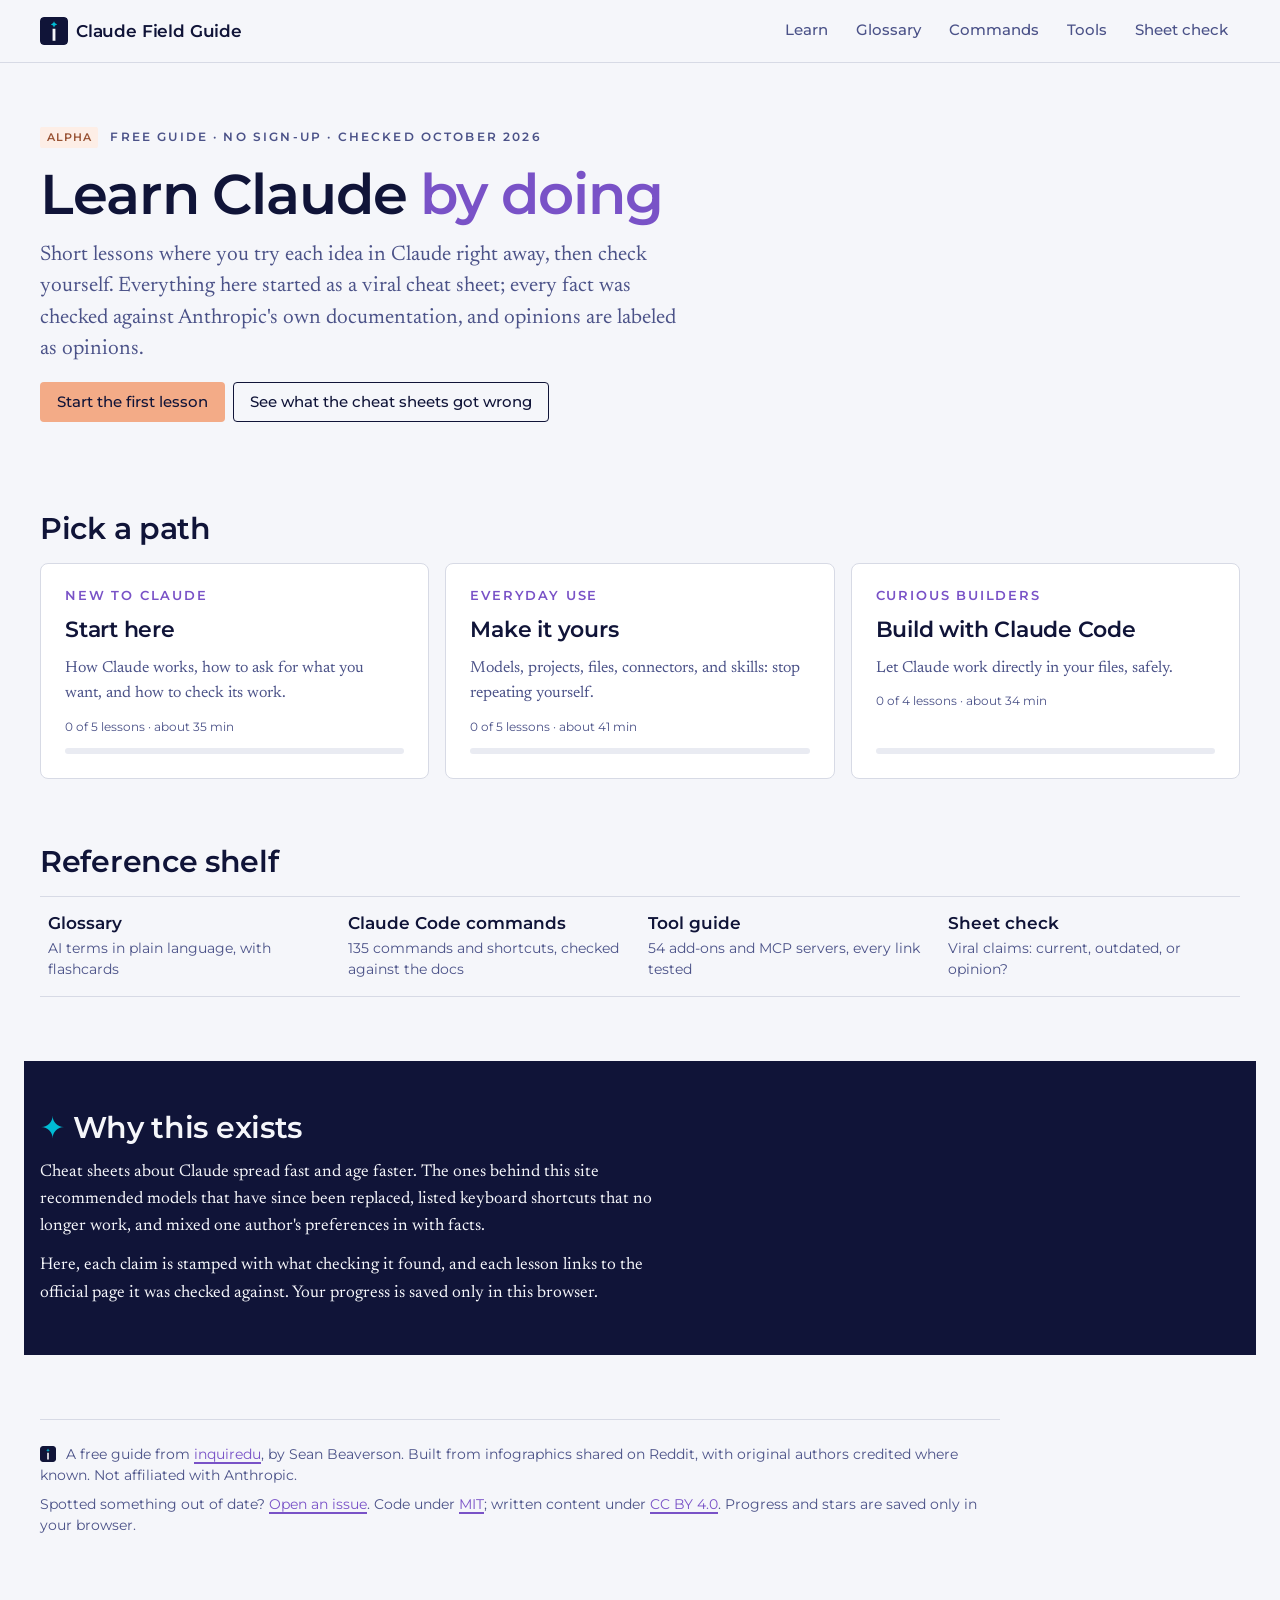
==== commit 657f5bd3: "Make the attribution a subtle one-line byline Replace the endorsed lockup with a 16px monogram and a" ====
--- a/index.html
+++ b/index.html
@@ -16,8 +16,8 @@
 </script>
 <link rel="preconnect" href="https://fonts.googleapis.com">
 <link rel="preconnect" href="https://fonts.gstatic.com" crossorigin>
-<link rel="stylesheet" href="assets/inquiredu.css">
-<link rel="stylesheet" href="assets/style.css">
+<link rel="stylesheet" href="assets/inquiredu.css?v=2">
+<link rel="stylesheet" href="assets/style.css?v=2">
 </head>
 <body>
 <a class="skip" href="#paths">Skip to the learning paths</a>
@@ -54,8 +54,7 @@
     <p>Here, each claim is stamped with what checking it found, and each lesson links to the official page it was checked against. Your progress is saved only in this browser.</p>
   </div></section>
 <footer class="site-foot">
-  <a class="lockup" href="https://inquiredu.org" aria-label="inquiredu, by Sean Beaverson"><img class="std" src="assets/brand/inquiredu-lockup-endorsed.svg" alt="inquiredu, by Sean Beaverson"><img class="rev" src="assets/brand/inquiredu-lockup-endorsed-reversed.svg" alt="inquiredu, by Sean Beaverson"></a>
-  <p>A free guide from inquiredu. Built from infographics shared on Reddit, with original authors credited where known. Not affiliated with Anthropic.</p>
+  <p class="byline"><img src="assets/favicon.svg" width="16" height="16" alt=""> A free guide from <a href="https://inquiredu.org">inquiredu</a>, by Sean Beaverson. Built from infographics shared on Reddit, with original authors credited where known. Not affiliated with Anthropic.</p>
   <p>Spotted something out of date? <a href="https://github.com/inquiredu/claude-code-field-guide/issues">Open an issue</a>. Code under <a href="https://github.com/inquiredu/claude-code-field-guide/blob/main/LICENSE">MIT</a>; written content under <a href="https://creativecommons.org/licenses/by/4.0/">CC BY 4.0</a>. Progress and stars are saved only in your browser.</p>
 </footer>
 </div>
--- a/assets/style.css
+++ b/assets/style.css
@@ -116,14 +116,9 @@
 .bloopers h2 { font: var(--type-h3); margin-bottom: var(--space-3); }
 .bloopers ul { margin: 0; padding-left: var(--space-5); display: grid; gap: var(--space-2); max-width: var(--content-narrow); font: var(--type-body); }
 
-/* ---------- Footer with endorsed lockup ---------- */
+/* ---------- Footer ---------- */
 footer { margin-top: var(--space-8); padding-top: var(--space-5); border-top: var(--border-width) solid var(--border-hairline); display: grid; gap: var(--space-2); font: var(--type-small); color: var(--fg-2); max-width: var(--content-default); }
-.lockup { display: inline-block; margin-bottom: var(--space-2); }
-.lockup img { width: 168px; height: auto; display: block; }
-.lockup .rev { display: none; }
-[data-theme="dark"] .lockup .std { display: none; }
-[data-theme="dark"] .lockup .rev { display: block; }
-@media (prefers-color-scheme: dark) { [data-theme="auto"] .lockup .std { display: none; } [data-theme="auto"] .lockup .rev { display: block; } }
+.byline img { width: 16px; height: 16px; border-radius: 3px; vertical-align: -3px; margin-right: 6px; }
 
 /* ---------- Hub ---------- */
 .hero { padding-block: var(--space-8) var(--space-5); display: grid; gap: var(--space-4); max-width: 820px; }
